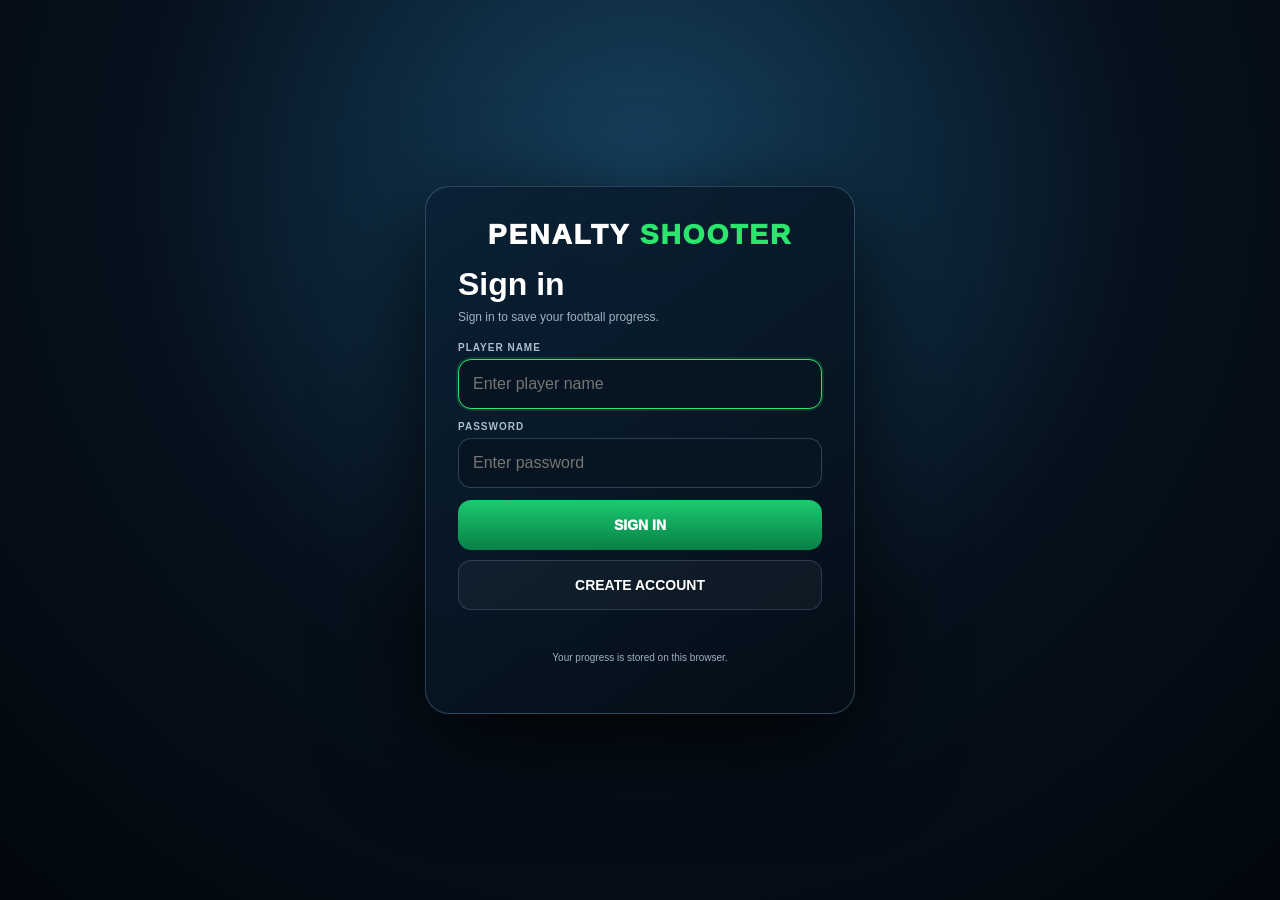
==== index.html @ 39b46d7c "Remove hard keeper mode from menu" ====
<!doctype html><html lang="en"><head><meta charset="utf-8"><meta name="viewport" content="width=device-width,initial-scale=1,maximum-scale=1,user-scalable=no,viewport-fit=cover"><meta name="theme-color" content="#06111d"><meta name="description" content="Penalty Shooter — mobile penalty football game"><link rel="manifest" href="manifest.webmanifest"><link rel="icon" href="icon.svg"><title>Penalty Shooter</title><link rel="stylesheet" href="style.css"><link rel="stylesheet" href="account.css"><link rel="stylesheet" href="phone-fixes.css"><link rel="stylesheet" href="graphics-enhancer.css"><style>html,body{touch-action:none;overflow:hidden}button{touch-action:manipulation;-webkit-tap-highlight-color:transparent;cursor:pointer}#gameCanvas{touch-action:none}.keeperCard{pointer-events:auto!important}.keeperChoices,.keeperChoices button{pointer-events:auto!important}.accountUser{z-index:60!important}</style></head><body><canvas id="gameCanvas"></canvas><div id="hud"><div class="topbar"><div class="profile"><div class="avatar">⚽</div><div><b>PLAYER</b><small>LEVEL <span id="level">1</span></small><div class="xp"><i id="xpFill"></i></div></div></div><div class="brand">PENALTY <span>SHOOTER</span></div><div class="topActions"><div class="coins">🪙 <b id="coins">250</b></div><button class="iconBtn" id="settingsBtn" type="button">⚙</button></div></div><div id="message" class="message">Choose a mode</div><div id="powerWrap"><div id="powerLabel">POWER</div><div class="powerBar"><i id="powerFill"></i></div></div></div><section id="menu" class="menuScreen"><div class="heroShade"></div><div class="menuContent"><div class="titleBlock"><div class="eyebrow">AIM • SHOOT • SAVE</div><h1>PENALTY<br><span>SHOOTER</span></h1><p>BEAT THE KEEPER</p></div><div class="mainGrid"><div class="mainNav"><button class="bigMenu active" id="shootoutBtn" type="button"><span>▶</span><div><b>PLAY</b><small>Play with selected keeper</small></div></button><button class="bigMenu" id="tournamentBtn" type="button"><span>🏆</span><div><b>TOURNAMENT</b><small>Five penalties</small></div></button><button class="bigMenu" id="skillsBtn" type="button"><span>⚽</span><div><b>SKILLS</b><small>Improve your shooting</small></div></button><button class="bigMenu" id="statsBtn" type="button"><span>▥</span><div><b>STATS</b><small>View your progress</small></div></button><button class="bigMenu" id="storeBtn" type="button"><span>🛒</span><div><b>STORE</b><small>Get kits & upgrades</small></div></button></div><div class="sideCards"><div class="keeperCard"><span class="cardTag">KEEPER DIFFICULTY</span><b>Choose how hard the goalkeeper defends</b><div class="keeperChoices"><button id="easyKeeper" type="button">EASY</button><button id="mediumKeeper" type="button">MEDIUM</button></div><small id="difficultyInfo">MEDIUM • balanced • <strong>NO COINS</strong></small></div><button class="challengeCard" id="challengeBtn" type="button"><span class="thumb">⚽</span><div><b>CHALLENGE MODE</b><small>Beat the levels • no coins</small></div><strong>›</strong></button></div></div><div class="bottomNav"><button id="bottomPlay" type="button">🎮</button><button id="bottomRank" type="button">♛</button><button id="bottomShare" type="button">↗</button><button id="menuInstallBtn" type="button" hidden>⬇ INSTALL</button></div></div></section><section id="store" class="modal hidden"><div class="modalBox"><button class="close" data-close="store">×</button><h2>STORE</h2><p>Spend coins on your player.</p><div id="shopGrid" class="shopGrid"></div></div></section><section id="statsPanel" class="modal hidden"><div class="modalBox"><button class="close" data-close="statsPanel">×</button><h2>YOUR STATS</h2><div class="statGrid"><div><b id="statGoals">0</b><small>GOALS</small></div><div><b id="statScore">0</b><small>SCORE</small></div><div><b id="statBest">0</b><small>BEST</small></div><div><b id="statStreak">0</b><small>STREAK</small></div></div></div></section><section id="skillsPanel" class="modal hidden"><div class="modalBox"><button class="close" data-close="skillsPanel">×</button><h2>SKILLS</h2><div class="skill"><span>POWER</span><i><b id="skillPower"></b></i></div><div class="skill"><span>ACCURACY</span><i><b id="skillAccuracy"></b></i></div><div class="skill"><span>CURVE</span><i><b id="skillCurve"></b></i></div><p class="muted">Keeper difficulty matches never award coins.</p></div></section><section id="settingsPanel" class="modal hidden"><div class="modalBox"><button class="close" data-close="settingsPanel">×</button><h2>SETTINGS</h2><button class="settingBtn" id="soundBtn" type="button">🔊 Sound: ON</button><button class="settingBtn" id="resetBtn" type="button">↻ Reset progress</button></div></section><section id="result" class="panel hidden"><h2 id="resultTitle">GOAL!</h2><p id="resultText"></p><button type="button" id="nextBtn">NEXT SHOT</button><button type="button" id="restartBtn">RESTART</button><button type="button" id="backMenuBtn">MENU</button></section><section id="controls" class="hidden"><button type="button" class="ctrl" id="leftBtn">◀</button><button type="button" class="ctrl" id="upBtn">▲</button><button type="button" class="ctrl" id="downBtn">▼</button><button type="button" class="ctrl" id="rightBtn">▶</button><button type="button" class="ctrl" id="spinLeft">↶</button><button type="button" class="ctrl" id="spinRight">↷</button><button type="button" class="shoot" id="shootBtn">SHOOT</button></section><script src="account.js"></script><script src="game-v4.js?v=4"></script><script src="graphics-enhancer.js?v=2"></script><script>let deferredInstall;const installBtn=document.getElementById('menuInstallBtn');window.addEventListener('beforeinstallprompt',e=>{e.preventDefault();deferredInstall=e;installBtn.hidden=false});installBtn.addEventListener('click',async()=>{if(!deferredInstall)return;deferredInstall.prompt();await deferredInstall.userChoice;deferredInstall=null;installBtn.hidden=true});window.addEventListener('appinstalled',()=>installBtn.hidden=true);if('serviceWorker'in navigator)window.addEventListener('load',()=>navigator.serviceWorker.register('./sw.js'));</script></body></html>
---- style.css ----
*{box-sizing:border-box}html,body{margin:0;width:100%;height:100%;overflow:hidden;background:#06111d;color:#fff;font-family:Inter,Arial,Helvetica,sans-serif;touch-action:none;-webkit-user-select:none;user-select:none;-webkit-tap-highlight-color:transparent}button{font:inherit;color:inherit}#gameCanvas{position:fixed;inset:0;width:100%;height:100%;display:block;z-index:0;touch-action:none}#hud{position:fixed;z-index:5;inset:0;pointer-events:none}.topbar{height:78px;display:grid;grid-template-columns:1fr auto 1fr;align-items:center;gap:12px;padding:max(8px,env(safe-area-inset-top)) 22px 8px;background:linear-gradient(#020a13ee,transparent);text-shadow:0 2px 10px #000}.profile{display:flex;align-items:center;gap:9px}.avatar{width:42px;height:42px;border:2px solid #8fb7d5;border-radius:50%;display:grid;place-items:center;background:#10283caa;font-size:21px;box-shadow:0 0 18px #0008}.profile b{display:block;font-size:13px;letter-spacing:1px}.profile small{display:block;color:#a9bed0;font-size:9px;margin-top:2px}.xp{width:120px;height:6px;background:#263a4a;border-radius:9px;margin-top:5px;overflow:hidden}.xp i{display:block;height:100%;width:25%;background:linear-gradient(90deg,#51b8ff,#37e58d);border-radius:9px}.brand{font-weight:1000;letter-spacing:2px;font-size:20px;text-align:center}.brand span{color:#31ed77}.topActions{justify-self:end;display:flex;align-items:center;gap:10px}.coins{display:flex;align-items:center;gap:7px;padding:7px 7px 7px 11px;border:1px solid #7895aa55;border-radius:18px;background:#04101bd9;box-shadow:0 7px 25px #0008;pointer-events:auto}.coins b{font-size:14px;min-width:30px}.coins button{width:30px;height:30px;border:0;border-radius:10px;background:#16c86b;font-weight:1000;font-size:20px;line-height:1;cursor:pointer}.iconBtn{width:42px;height:42px;border:1px solid #7895aa55;border-radius:12px;background:#081a2ad9;font-size:21px;pointer-events:auto;cursor:pointer}.message{position:absolute;top:82px;left:50%;transform:translateX(-50%);padding:8px 13px;border:1px solid #ffffff2d;border-radius:999px;background:#0009;box-shadow:0 8px 30px #0007;font-size:10px;font-weight:800;letter-spacing:.4px;white-space:nowrap;backdrop-filter:blur(8px);max-width:88vw;overflow:hidden;text-overflow:ellipsis}.message.good{background:#087c45dd}.message.bad{background:#a51932dd}.message.info{background:#07558add}#powerWrap{position:absolute;left:50%;bottom:14px;transform:translateX(-50%);width:min(360px,55vw);text-shadow:0 2px 4px #000}#powerLabel{text-align:center;font-size:8px;font-weight:900;letter-spacing:2px;margin-bottom:4px}.powerBar{height:9px;background:#000a;border:1px solid #ffffff44;border-radius:99px;overflow:hidden;box-shadow:0 4px 16px #0008}.powerBar i{display:block;height:100%;width:10%;background:linear-gradient(90deg,#18c56a 0%,#ffe34a 58%,#ff493f 100%);box-shadow:0 0 12px #ffe34a66}.menuScreen{position:fixed;inset:0;z-index:25;background:linear-gradient(90deg,#03101cdd 0%,#03101c99 37%,#03101c22 75%),radial-gradient(circle at 50% 65%,#1c7344aa,#0000 50%);pointer-events:auto}.heroShade{position:absolute;inset:0;background:linear-gradient(180deg,#0007 0%,#0000 30%,#0004 100%);pointer-events:none}.menuContent{position:relative;height:100%;padding:100px 3vw 20px;max-width:1450px;margin:auto}.titleBlock{position:absolute;left:37%;top:12%;text-align:left}.eyebrow{font-size:12px;font-weight:900;letter-spacing:6px;color:#dce8ef;margin-bottom:8px}.titleBlock h1{font-size:clamp(44px,7vw,92px);line-height:.82;margin:0;font-style:italic;font-weight:1000;letter-spacing:2px;text-shadow:0 7px 25px #000}.titleBlock h1 span{color:#2be66d;text-shadow:0 0 25px #20db6a66}.titleBlock p{font-size:12px;letter-spacing:5px;font-weight:800;margin-top:15px;color:#d3dee5}.mainGrid{display:grid;grid-template-columns:315px 320px;gap:28px;position:absolute;left:2%;top:24%;align-items:start}.mainNav{display:flex;flex-direction:column;gap:10px}.bigMenu{display:flex;align-items:center;gap:17px;width:315px;min-height:72px;padding:13px 18px;border:1px solid #8fb6cf35;border-radius:17px;background:linear-gradient(145deg,#071b2ce8,#061321df);box-shadow:0 12px 30px #0008,inset 0 1px #ffffff14;cursor:pointer;text-align:left;backdrop-filter:blur(10px);transition:.16s}.bigMenu:hover,.bigMenu.active{transform:translateX(4px);border-color:#32e97b99;box-shadow:0 12px 30px #0008,0 0 25px #25e36c22}.bigMenu>span{font-size:27px;width:34px;text-align:center}.bigMenu b{display:block;font-size:16px;letter-spacing:.8px}.bigMenu small{display:block;margin-top:3px;color:#9eb0bf;font-size:10px}.bigMenu.active{background:linear-gradient(145deg,#0b3929ed,#063220ed)}.sideCards{display:flex;flex-direction:column;gap:18px}.rewardCard,.challengeCard{border:1px solid #6fa9db77;border-radius:17px;background:linear-gradient(145deg,#071c30e8,#061321ee);box-shadow:0 14px 38px #0009;cursor:pointer;text-align:left;backdrop-filter:blur(12px)}.rewardCard{height:128px;padding:20px;position:relative}.rewardCard .cardTag{display:block;color:#ffdc22;font-size:14px;font-weight:1000;letter-spacing:1px}.rewardCard b{display:block;margin-top:8px;font-size:12px;color:#dbe6ed}.rewardCard strong{position:absolute;right:17px;top:45px;font-size:35px}.challengeCard{height:105px;padding:10px;display:flex;align-items:center;gap:12px}.challengeCard .thumb{width:78px;height:78px;border-radius:12px;background:linear-gradient(135deg,#143e5d,#06131d);display:grid;place-items:center;font-size:33px}.challengeCard div{flex:1}.challengeCard b{display:block;font-size:12px;letter-spacing:.6px}.challengeCard small{display:block;color:#9fb0bd;margin-top:6px}.challengeCard>strong{font-size:35px;color:#cbd7df}.bottomNav{position:absolute;left:2%;bottom:20px;display:flex;gap:13px}.bottomNav button{width:56px;height:56px;border:1px solid #6f92a955;border-radius:13px;background:#06182ae6;box-shadow:0 8px 25px #0008;cursor:pointer;font-size:23px}.bottomNav button:last-child{width:auto;padding:0 15px;font-size:10px;font-weight:900}.modal{position:fixed;inset:0;z-index:50;background:#0009;display:grid;place-items:center;padding:18px;backdrop-filter:blur(7px)}.modalBox{position:relative;width:min(650px,94vw);max-height:88vh;overflow:auto;padding:27px;border:1px solid #789ab455;border-radius:24px;background:linear-gradient(145deg,#0b2135f7,#040d16f7);box-shadow:0 30px 100px #000e}.modalBox h2{margin:0;font-size:34px;letter-spacing:1px}.modalBox>p{color:#9fb2c1}.close{position:absolute;right:16px;top:12px;width:38px;height:38px;border:0;border-radius:50%;background:#ffffff12;font-size:25px;cursor:pointer}.shopGrid{display:grid;grid-template-columns:repeat(3,1fr);gap:12px;margin-top:18px}.shopItem{border:1px solid #789ab444;border-radius:16px;background:#071726;padding:13px;text-align:center}.itemIcon{height:85px;display:grid;place-items:center;font-size:46px;background:linear-gradient(145deg,#12304a,#07111b);border-radius:12px;margin-bottom:10px}.shopItem b{display:block}.shopItem small{display:block;color:#8fa3b2;margin:5px 0 10px}.buyBtn,.settingBtn{width:100%;padding:10px;border:1px solid #ffffff18;border-radius:11px;background:linear-gradient(180deg,#19bb68,#087b45);font-weight:900;cursor:pointer}.buyBtn.owned{background:#243846}.statGrid{display:grid;grid-template-columns:repeat(4,1fr);gap:10px;margin-top:20px}.statGrid div{padding:20px 8px;text-align:center;border:1px solid #ffffff12;border-radius:14px;background:#071726}.statGrid b{font-size:27px;display:block}.statGrid small{color:#8fa3b2;font-size:9px;letter-spacing:1px}.skill{display:grid;grid-template-columns:100px 1fr;align-items:center;gap:12px;margin-top:17px;font-weight:900;font-size:11px}.skill i{height:11px;border-radius:99px;background:#172b3a;overflow:hidden}.skill i b{display:block;height:100%;width:40%;background:linear-gradient(90deg,#24c873,#55f18c)}.muted{font-size:11px}.settingBtn{margin-top:12px}.panel{position:fixed;z-index:40;left:50%;top:50%;transform:translate(-50%,-50%);width:min(500px,92vw);padding:25px;text-align:center;background:linear-gradient(145deg,#0b2033f5,#040c14f5);border:1px solid #789ab444;border-radius:22px;box-shadow:0 28px 100px #000d;backdrop-filter:blur(14px)}.panel h2{font-size:40px;margin:0 0 8px}.panel p{color:#c8d7e0;line-height:1.45}.panel button{width:100%;padding:14px;margin-top:9px;border:1px solid #ffffff20;border-radius:13px;background:linear-gradient(180deg,#1db96a,#078449);color:#fff;font-size:15px;font-weight:900;letter-spacing:1px;cursor:pointer}.hidden{display:none!important}#controls{position:fixed;z-index:20;left:0;right:0;bottom:env(safe-area-inset-bottom);height:126px;pointer-events:none;touch-action:none}.ctrl,.shoot{position:absolute;border:1px solid #ffffff45;color:#fff;background:#0009;border-radius:50%;width:50px;height:50px;font-size:17px;font-weight:800;pointer-events:auto;touch-action:manipulation;backdrop-filter:blur(7px);box-shadow:0 7px 20px #0007}.ctrl:active,.shoot:active{transform:scale(.92)}#leftBtn{left:9px;bottom:20px}#upBtn{left:64px;bottom:69px}#downBtn{left:64px;bottom:20px}#rightBtn{left:119px;bottom:20px}#spinLeft{right:119px;bottom:20px}#spinRight{right:64px;bottom:69px}.shoot{right:8px;bottom:10px;width:78px;height:78px;background:linear-gradient(145deg,#f1c33d,#c48108);border:2px solid #ffe477;font-size:12px}.shoot:after{content:'HOLD';display:block;font-size:7px;letter-spacing:2px;margin-top:2px;opacity:.8}@media(max-width:800px){.topbar{height:62px;padding-left:10px;padding-right:10px}.brand{font-size:13px}.avatar{width:34px;height:34px;font-size:16px}.profile b{font-size:10px}.xp{width:80px}.coins{padding:5px 5px 5px 8px}.coins b{font-size:11px}.coins button{width:25px;height:25px}.iconBtn{width:35px;height:35px}.titleBlock{left:34%;top:9%}.titleBlock h1{font-size:clamp(37px,11vw,65px)}.mainGrid{grid-template-columns:minmax(225px,35vw) minmax(220px,31vw);gap:12px;top:26%}.bigMenu{width:100%;min-height:59px;padding:9px 12px;gap:11px}.bigMenu>span{font-size:20px}.bigMenu b{font-size:12px}.bigMenu small{font-size:8px}.rewardCard{height:105px;padding:14px}.challengeCard{height:86px}.challengeCard .thumb{width:58px;height:64px}.sideCards{gap:10px}.bottomNav{bottom:10px}.bottomNav button{width:46px;height:46px}.shopGrid{grid-template-columns:repeat(2,1fr)}}@media(max-width:560px){.brand{display:none}.topbar{grid-template-columns:1fr auto}.profile{justify-self:start}.titleBlock{left:6%;top:10%;text-align:left}.eyebrow{font-size:8px;letter-spacing:3px}.titleBlock h1{font-size:43px}.titleBlock p{font-size:8px;letter-spacing:2px}.mainGrid{display:block;left:5%;right:5%;top:auto;bottom:82px}.mainNav{display:grid;grid-template-columns:1fr 1fr;gap:7px}.bigMenu{width:auto;min-height:52px;border-radius:13px;padding:8px}.bigMenu:first-child{grid-column:1/-1}.bigMenu>span{font-size:18px;width:25px}.bigMenu b{font-size:10px}.bigMenu small{font-size:7px}.sideCards{display:none}.bottomNav{left:5%;bottom:17px}.bottomNav button{width:42px;height:42px;font-size:18px}.message{top:106px;font-size:8px}.shopGrid{grid-template-columns:repeat(2,1fr)}.modalBox{padding:20px}.statGrid{grid-template-columns:repeat(2,1fr)}}@media(orientation:landscape) and (max-height:520px){.topbar{height:48px}.titleBlock{top:7%;left:39%}.titleBlock h1{font-size:36px}.mainGrid{top:17%;grid-template-columns:230px 240px}.bigMenu{min-height:43px;padding:5px}.bigMenu small{display:none}.bigMenu b{font-size:10px}.rewardCard{height:75px}.challengeCard{height:65px}.challengeCard .thumb{height:48px;width:55px}.bottomNav{bottom:7px}.bottomNav button{width:40px;height:40px}.panel{padding:17px}.ctrl{width:44px;height:44px}#leftBtn{left:8px;bottom:8px}#upBtn{left:56px;bottom:49px}#downBtn{left:56px;bottom:8px}#rightBtn{left:104px;bottom:8px}#spinLeft{right:104px;bottom:8px}#spinRight{right:56px;bottom:49px}.shoot{right:7px;bottom:5px;width:68px;height:68px}#powerWrap{bottom:8px;width:35vw}}@media(max-width:800px){.message{top:106px}.accountUser{top:68px!important;right:8px!important}}@media(max-width:560px){.message{top:106px}}
---- account.css ----
*{box-sizing:border-box}
html,body{margin:0;width:100%;height:100%;overflow:hidden;touch-action:manipulation;-webkit-user-select:none;user-select:none}
#accountGate{position:fixed;inset:0;z-index:100;display:grid;place-items:center;padding:max(12px,env(safe-area-inset-top)) max(12px,env(safe-area-inset-right)) max(12px,env(safe-area-inset-bottom)) max(12px,env(safe-area-inset-left));background:radial-gradient(circle at 50% 20%,#164260 0,#06111d 52%,#02070d 100%);color:#fff;font-family:Inter,Arial,sans-serif;overflow-y:auto;overflow-x:hidden;overscroll-behavior:none;-webkit-overflow-scrolling:touch}
#accountGate.hidden{display:none}
.accountBox{width:min(430px,100%);max-height:calc(100dvh - 24px);overflow-y:auto;padding:clamp(20px,6vw,32px);border:1px solid #79a4c455;border-radius:24px;background:linear-gradient(145deg,#0b2135f7,#040d16f8);box-shadow:0 30px 100px #000d;backdrop-filter:blur(15px);-webkit-overflow-scrolling:touch}
.accountLogo{text-align:center;font-weight:1000;letter-spacing:2px;font-size:clamp(21px,7vw,28px)}
.accountLogo span{color:#2be66d}
.accountBox h2{margin:15px 0 5px;font-size:clamp(25px,8vw,32px)}
.accountBox p{margin:0 0 16px;color:#9eb2c2;font-size:12px;line-height:1.5}
.accountField{margin:12px 0}
.accountField label{display:block;font-size:10px;font-weight:900;letter-spacing:1px;color:#a9bfce;margin-bottom:6px}
.accountField input{display:block;width:100%;height:50px;padding:0 14px;border:1px solid #789ab455;border-radius:13px;background:#061521;color:#fff;outline:none;font-size:16px;-webkit-appearance:none;appearance:none;touch-action:manipulation;user-select:text;-webkit-user-select:text}
.accountField input:focus{border-color:#2be66d;box-shadow:0 0 0 2px #2be66d22}
.accountAction,.accountSecondary{display:block;width:100%;min-height:50px;padding:12px;margin-top:10px;border-radius:13px;font-size:14px;touch-action:manipulation;-webkit-tap-highlight-color:transparent}
.accountAction{border:0;background:linear-gradient(180deg,#1dca70,#078047);font-weight:1000;cursor:pointer}
.accountAction:disabled{opacity:.65}
.accountSecondary{border:1px solid #789ab444;background:#ffffff0a;font-weight:800;cursor:pointer}
.accountError{min-height:18px;color:#ff7b7b;font-size:11px;margin-top:10px;text-align:center}
.accountHint{margin-top:12px!important;text-align:center;font-size:10px!important}
.accountUser{position:fixed;right:14px;top:82px;z-index:30;padding:7px 10px;border:1px solid #789ab455;border-radius:13px;background:#04101bd9;color:#d9e7ef;font-size:10px;font-weight:900;pointer-events:auto;box-shadow:0 7px 25px #0007}
.accountUser button{margin-left:7px;border:0;border-radius:8px;padding:6px 7px;background:#ffffff12;color:#fff;cursor:pointer;font-size:9px;touch-action:manipulation}
@media(max-width:800px){.accountUser{top:68px;right:8px}.accountUser button{font-size:8px;padding:6px}.accountUser span{max-width:110px;display:inline-block;overflow:hidden;text-overflow:ellipsis;vertical-align:middle;white-space:nowrap}}
@media(max-width:560px){#accountGate{place-items:start center;min-height:100dvh}.accountBox{width:min(430px,100%);margin:auto 0;padding:20px 18px;border-radius:20px}.accountBox p{font-size:11px}.accountField{margin:10px 0}.accountField input{height:52px}.accountAction,.accountSecondary{min-height:52px}.accountUser{right:8px;top:68px;font-size:9px}.accountUser button{font-size:8px;padding:6px}.accountUser span{max-width:90px}}
@media(max-height:760px) and (orientation:landscape){#accountGate{place-items:center;padding:10px 18px}.accountBox{width:min(500px,92vw);max-height:calc(100dvh - 20px);padding:16px 20px;border-radius:18px}.accountLogo{font-size:22px;letter-spacing:1.5px}.accountBox h2{margin:7px 0 3px;font-size:27px}.accountBox p{margin-bottom:8px;font-size:10px}.accountField{margin:7px 0}.accountField label{font-size:9px;margin-bottom:4px}.accountField input{height:43px;font-size:15px}.accountAction,.accountSecondary{min-height:43px;padding:9px;margin-top:6px;font-size:13px}.accountError{min-height:14px;margin-top:5px;font-size:10px}.accountHint{margin-top:6px!important;font-size:9px!important}}
@media(max-height:560px) and (orientation:landscape){#accountGate{padding:6px 14px}.accountBox{width:min(460px,92vw);max-height:calc(100dvh - 12px);padding:11px 16px}.accountLogo{font-size:19px}.accountBox h2{margin:4px 0 2px;font-size:23px}.accountBox p{margin-bottom:5px}.accountField{margin:5px 0}.accountField input{height:38px}.accountAction,.accountSecondary{min-height:38px;margin-top:4px;padding:7px}.accountHint{display:none}}
@media(max-height:620px) and (orientation:landscape){.accountUser{right:8px;top:6px}}
---- phone-fixes.css ----
/* Final phone HUD spacing */
.accountUser{position:fixed!important;top:calc(env(safe-area-inset-top) + 66px)!important;left:auto!important;right:8px!important;transform:none!important;white-space:nowrap;max-width:45vw;overflow:hidden;text-overflow:ellipsis;z-index:60!important;padding:6px 8px!important;font-size:9px!important}
.accountUser button{margin-left:5px!important;font-size:8px!important;padding:5px 6px!important}
.message{top:calc(env(safe-area-inset-top) + 104px)!important;z-index:28!important;max-width:82vw}
.keeperCard{pointer-events:auto!important}.keeperChoices,.keeperChoices button{pointer-events:auto!important;touch-action:manipulation;-webkit-tap-highlight-color:transparent}
.keeperChoices button{min-height:34px;cursor:pointer}
@media(max-width:560px){.accountUser{top:calc(env(safe-area-inset-top) + 65px)!important;right:8px!important;max-width:45vw}.topActions{gap:6px}.coins,.iconBtn{position:relative;z-index:2}.message{top:calc(env(safe-area-inset-top) + 103px)!important}.mainGrid{display:flex!important;flex-direction:column;left:5%!important;right:5%!important;top:auto!important;bottom:76px!important;max-height:calc(100dvh - 190px);overflow:auto}.mainNav{display:grid!important;grid-template-columns:1fr 1fr;gap:7px}.bigMenu{width:auto!important}.bigMenu:first-child{grid-column:1/-1}.sideCards{display:flex!important;flex-direction:column;gap:7px}.challengeCard{display:none!important}.keeperCard{order:-1;margin-bottom:0;padding:9px}.keeperCard .cardTag{font-size:9px}.keeperCard>b{font-size:8px}.keeperChoices{margin-top:6px}.keeperChoices button{min-height:32px;font-size:8px}.keeperCard>small{font-size:7px;margin-top:5px}}
@media(orientation:landscape) and (max-height:520px){.accountUser{top:52px!important;right:8px!important;font-size:8px!important}.message{top:80px!important}.mainGrid{bottom:58px!important;max-height:calc(100dvh - 115px)}.keeperCard{padding:7px}.keeperChoices button{min-height:25px;font-size:7px}.keeperCard>small{display:none}}
---- graphics-enhancer.css ----
#graphicsFX{position:fixed;inset:0;width:100%;height:100%;z-index:1;pointer-events:none;display:block;filter:saturate(1.08) contrast(1.04)}#gameCanvas{filter:saturate(1.08) contrast(1.05);image-rendering:auto}
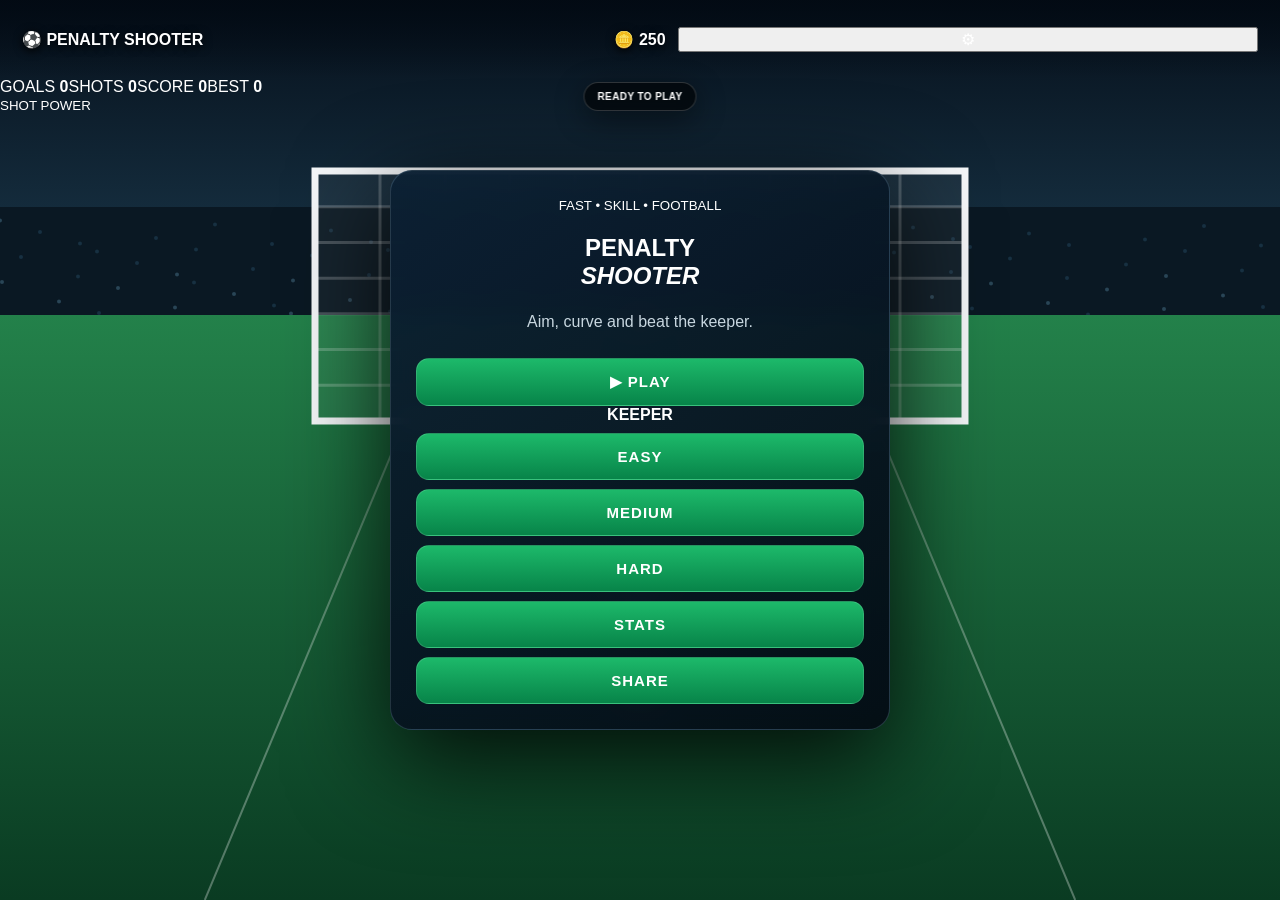
==== commit efb72825: "Rebuild Penalty Shooter V6 from scratch" ====
--- a/index.html
+++ b/index.html
@@ -1 +1,23 @@
-<!doctype html><html lang="en"><head><meta charset="utf-8"><meta name="viewport" content="width=device-width,initial-scale=1,maximum-scale=1,user-scalable=no,viewport-fit=cover"><meta name="theme-color" content="#06111d"><meta name="description" content="Penalty Shooter — mobile penalty football game"><link rel="manifest" href="manifest.webmanifest"><link rel="icon" href="icon.svg"><title>Penalty Shooter</title><link rel="stylesheet" href="style.css"><link rel="stylesheet" href="account.css"><link rel="stylesheet" href="phone-fixes.css"><link rel="stylesheet" href="graphics-enhancer.css"><style>html,body{touch-action:none;overflow:hidden}button{touch-action:manipulation;-webkit-tap-highlight-color:transparent;cursor:pointer}#gameCanvas{touch-action:none}.keeperCard{pointer-events:auto!important}.keeperChoices,.keeperChoices button{pointer-events:auto!important}.accountUser{z-index:60!important}</style></head><body><canvas id="gameCanvas"></canvas><div id="hud"><div class="topbar"><div class="profile"><div class="avatar">⚽</div><div><b>PLAYER</b><small>LEVEL <span id="level">1</span></small><div class="xp"><i id="xpFill"></i></div></div></div><div class="brand">PENALTY <span>SHOOTER</span></div><div class="topActions"><div class="coins">🪙 <b id="coins">250</b></div><button class="iconBtn" id="settingsBtn" type="button">⚙</button></div></div><div id="message" class="message">Choose a mode</div><div id="powerWrap"><div id="powerLabel">POWER</div><div class="powerBar"><i id="powerFill"></i></div></div></div><section id="menu" class="menuScreen"><div class="heroShade"></div><div class="menuContent"><div class="titleBlock"><div class="eyebrow">AIM • SHOOT • SAVE</div><h1>PENALTY<br><span>SHOOTER</span></h1><p>BEAT THE KEEPER</p></div><div class="mainGrid"><div class="mainNav"><button class="bigMenu active" id="shootoutBtn" type="button"><span>▶</span><div><b>PLAY</b><small>Play with selected keeper</small></div></button><button class="bigMenu" id="tournamentBtn" type="button"><span>🏆</span><div><b>TOURNAMENT</b><small>Five penalties</small></div></button><button class="bigMenu" id="skillsBtn" type="button"><span>⚽</span><div><b>SKILLS</b><small>Improve your shooting</small></div></button><button class="bigMenu" id="statsBtn" type="button"><span>▥</span><div><b>STATS</b><small>View your progress</small></div></button><button class="bigMenu" id="storeBtn" type="button"><span>🛒</span><div><b>STORE</b><small>Get kits & upgrades</small></div></button></div><div class="sideCards"><div class="keeperCard"><span class="cardTag">KEEPER DIFFICULTY</span><b>Choose how hard the goalkeeper defends</b><div class="keeperChoices"><button id="easyKeeper" type="button">EASY</button><button id="mediumKeeper" type="button">MEDIUM</button></div><small id="difficultyInfo">MEDIUM • balanced • <strong>NO COINS</strong></small></div><button class="challengeCard" id="challengeBtn" type="button"><span class="thumb">⚽</span><div><b>CHALLENGE MODE</b><small>Beat the levels • no coins</small></div><strong>›</strong></button></div></div><div class="bottomNav"><button id="bottomPlay" type="button">🎮</button><button id="bottomRank" type="button">♛</button><button id="bottomShare" type="button">↗</button><button id="menuInstallBtn" type="button" hidden>⬇ INSTALL</button></div></div></section><section id="store" class="modal hidden"><div class="modalBox"><button class="close" data-close="store">×</button><h2>STORE</h2><p>Spend coins on your player.</p><div id="shopGrid" class="shopGrid"></div></div></section><section id="statsPanel" class="modal hidden"><div class="modalBox"><button class="close" data-close="statsPanel">×</button><h2>YOUR STATS</h2><div class="statGrid"><div><b id="statGoals">0</b><small>GOALS</small></div><div><b id="statScore">0</b><small>SCORE</small></div><div><b id="statBest">0</b><small>BEST</small></div><div><b id="statStreak">0</b><small>STREAK</small></div></div></div></section><section id="skillsPanel" class="modal hidden"><div class="modalBox"><button class="close" data-close="skillsPanel">×</button><h2>SKILLS</h2><div class="skill"><span>POWER</span><i><b id="skillPower"></b></i></div><div class="skill"><span>ACCURACY</span><i><b id="skillAccuracy"></b></i></div><div class="skill"><span>CURVE</span><i><b id="skillCurve"></b></i></div><p class="muted">Keeper difficulty matches never award coins.</p></div></section><section id="settingsPanel" class="modal hidden"><div class="modalBox"><button class="close" data-close="settingsPanel">×</button><h2>SETTINGS</h2><button class="settingBtn" id="soundBtn" type="button">🔊 Sound: ON</button><button class="settingBtn" id="resetBtn" type="button">↻ Reset progress</button></div></section><section id="result" class="panel hidden"><h2 id="resultTitle">GOAL!</h2><p id="resultText"></p><button type="button" id="nextBtn">NEXT SHOT</button><button type="button" id="restartBtn">RESTART</button><button type="button" id="backMenuBtn">MENU</button></section><section id="controls" class="hidden"><button type="button" class="ctrl" id="leftBtn">◀</button><button type="button" class="ctrl" id="upBtn">▲</button><button type="button" class="ctrl" id="downBtn">▼</button><button type="button" class="ctrl" id="rightBtn">▶</button><button type="button" class="ctrl" id="spinLeft">↶</button><button type="button" class="ctrl" id="spinRight">↷</button><button type="button" class="shoot" id="shootBtn">SHOOT</button></section><script src="account.js"></script><script src="game-v4.js?v=4"></script><script src="graphics-enhancer.js?v=2"></script><script>let deferredInstall;const installBtn=document.getElementById('menuInstallBtn');window.addEventListener('beforeinstallprompt',e=>{e.preventDefault();deferredInstall=e;installBtn.hidden=false});installBtn.addEventListener('click',async()=>{if(!deferredInstall)return;deferredInstall.prompt();await deferredInstall.userChoice;deferredInstall=null;installBtn.hidden=true});window.addEventListener('appinstalled',()=>installBtn.hidden=true);if('serviceWorker'in navigator)window.addEventListener('load',()=>navigator.serviceWorker.register('./sw.js'));</script></body></html>+<!doctype html><html lang="en"><head>
+<meta charset="utf-8"><meta name="viewport" content="width=device-width,initial-scale=1,maximum-scale=1,user-scalable=no,viewport-fit=cover">
+<meta name="theme-color" content="#07130d"><link rel="manifest" href="manifest.webmanifest"><title>Penalty Shooter</title>
+<link rel="stylesheet" href="style.css"></head><body>
+<canvas id="gameCanvas"></canvas>
+<header id="hud"><div class="topbar"><b>⚽ PENALTY SHOOTER</b><span>🪙 <strong id="coins">250</strong></span><button id="settingsBtn">⚙</button></div>
+<div class="stats"><span>GOALS <b id="goals">0</b></span><span>SHOTS <b id="shots">0</b></span><span>SCORE <b id="score">0</b></span><span>BEST <b id="best">0</b></span></div>
+<div id="message" class="message">READY TO PLAY</div><div class="power"><small>SHOT POWER</small><i id="powerFill"></i></div></header>
+
+<section id="menu" class="screen"><div class="panel hero"><small>FAST • SKILL • FOOTBALL</small><h1>PENALTY<br><em>SHOOTER</em></h1><p>Aim, curve and beat the keeper.</p>
+<button id="playBtn" class="primary">▶ PLAY</button><div class="diff"><b>KEEPER</b><button data-diff="easy">EASY</button><button data-diff="medium">MEDIUM</button><button data-diff="hard">HARD</button></div>
+<div class="menuActions"><button id="statsBtn">STATS</button><button id="shareBtn">SHARE</button></div></div></section>
+
+<section id="gameUI" class="hidden"><div class="controls"><button id="curveLeft">↶</button><button id="curveRight">↷</button><button id="shootBtn" class="shoot">SHOOT<small>HOLD</small></button></div></section>
+
+<section id="result" class="screen hidden"><div class="panel"><h2 id="resultTitle">GOAL!</h2><p id="resultText"></p><button id="nextBtn" class="primary">NEXT SHOT</button><button id="restartBtn">RESTART</button><button id="menuBtn">MENU</button></div></section>
+
+<section id="stats" class="screen hidden"><div class="panel"><button class="close" id="closeStats">×</button><h2>STATS</h2><p>Total goals: <b id="statsGoals">0</b></p><p>Best score: <b id="statsBest">0</b></p></div></section>
+<section id="settings" class="screen hidden"><div class="panel"><button class="close" id="closeSettings">×</button><h2>SETTINGS</h2><p>Penalty Shooter V6 — rebuilt from scratch.</p><button id="resetBtn">RESET PROGRESS</button></div></section>
+<script src="game-v4.js?v=6"></script>
+<script>
+document.querySelectorAll("[data-diff]").forEach(b=>b.addEventListener("click",()=>document.getElementById("statsGoals").textContent=localStorage.getItem("psGoals")||0));
+</script></body></html>
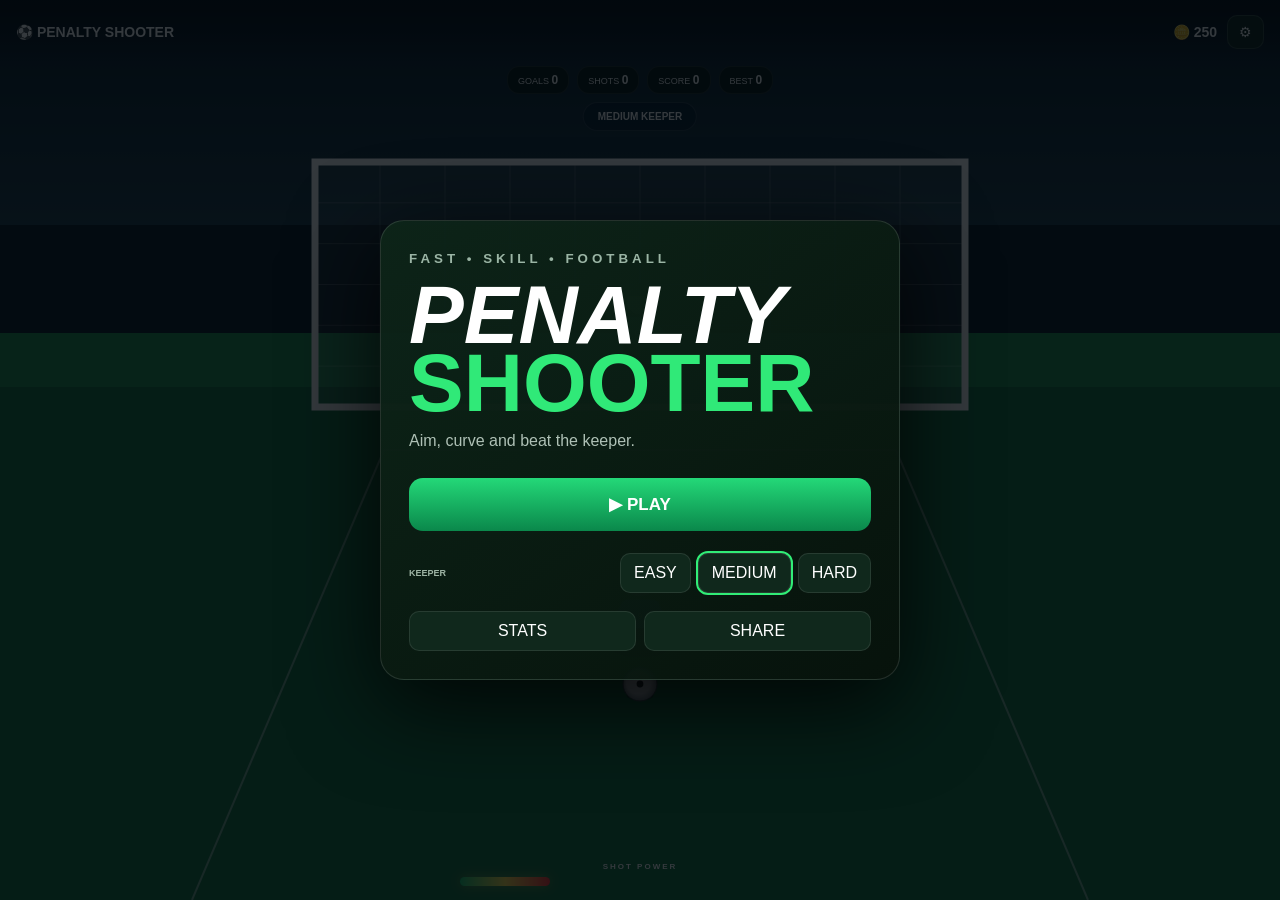
==== commit 5dd3c47c: "Enable V6 offline PWA service worker" ====
--- a/index.html
+++ b/index.html
@@ -17,7 +17,7 @@
 
 <section id="stats" class="screen hidden"><div class="panel"><button class="close" id="closeStats">×</button><h2>STATS</h2><p>Total goals: <b id="statsGoals">0</b></p><p>Best score: <b id="statsBest">0</b></p></div></section>
 <section id="settings" class="screen hidden"><div class="panel"><button class="close" id="closeSettings">×</button><h2>SETTINGS</h2><p>Penalty Shooter V6 — rebuilt from scratch.</p><button id="resetBtn">RESET PROGRESS</button></div></section>
-<script src="game-v4.js?v=6"></script>
+<script src="game-v4.js?v=6"></script><script>if("serviceWorker"in navigator)window.addEventListener("load",()=>navigator.serviceWorker.register("./sw.js").catch(()=>{}));</script>
 <script>
 document.querySelectorAll("[data-diff]").forEach(b=>b.addEventListener("click",()=>document.getElementById("statsGoals").textContent=localStorage.getItem("psGoals")||0));
 </script></body></html>
--- a/style.css
+++ b/style.css
@@ -1 +1 @@
-*{box-sizing:border-box}html,body{margin:0;width:100%;height:100%;overflow:hidden;background:#06111d;color:#fff;font-family:Inter,Arial,Helvetica,sans-serif;touch-action:none;-webkit-user-select:none;user-select:none;-webkit-tap-highlight-color:transparent}button{font:inherit;color:inherit}#gameCanvas{position:fixed;inset:0;width:100%;height:100%;display:block;z-index:0;touch-action:none}#hud{position:fixed;z-index:5;inset:0;pointer-events:none}.topbar{height:78px;display:grid;grid-template-columns:1fr auto 1fr;align-items:center;gap:12px;padding:max(8px,env(safe-area-inset-top)) 22px 8px;background:linear-gradient(#020a13ee,transparent);text-shadow:0 2px 10px #000}.profile{display:flex;align-items:center;gap:9px}.avatar{width:42px;height:42px;border:2px solid #8fb7d5;border-radius:50%;display:grid;place-items:center;background:#10283caa;font-size:21px;box-shadow:0 0 18px #0008}.profile b{display:block;font-size:13px;letter-spacing:1px}.profile small{display:block;color:#a9bed0;font-size:9px;margin-top:2px}.xp{width:120px;height:6px;background:#263a4a;border-radius:9px;margin-top:5px;overflow:hidden}.xp i{display:block;height:100%;width:25%;background:linear-gradient(90deg,#51b8ff,#37e58d);border-radius:9px}.brand{font-weight:1000;letter-spacing:2px;font-size:20px;text-align:center}.brand span{color:#31ed77}.topActions{justify-self:end;display:flex;align-items:center;gap:10px}.coins{display:flex;align-items:center;gap:7px;padding:7px 7px 7px 11px;border:1px solid #7895aa55;border-radius:18px;background:#04101bd9;box-shadow:0 7px 25px #0008;pointer-events:auto}.coins b{font-size:14px;min-width:30px}.coins button{width:30px;height:30px;border:0;border-radius:10px;background:#16c86b;font-weight:1000;font-size:20px;line-height:1;cursor:pointer}.iconBtn{width:42px;height:42px;border:1px solid #7895aa55;border-radius:12px;background:#081a2ad9;font-size:21px;pointer-events:auto;cursor:pointer}.message{position:absolute;top:82px;left:50%;transform:translateX(-50%);padding:8px 13px;border:1px solid #ffffff2d;border-radius:999px;background:#0009;box-shadow:0 8px 30px #0007;font-size:10px;font-weight:800;letter-spacing:.4px;white-space:nowrap;backdrop-filter:blur(8px);max-width:88vw;overflow:hidden;text-overflow:ellipsis}.message.good{background:#087c45dd}.message.bad{background:#a51932dd}.message.info{background:#07558add}#powerWrap{position:absolute;left:50%;bottom:14px;transform:translateX(-50%);width:min(360px,55vw);text-shadow:0 2px 4px #000}#powerLabel{text-align:center;font-size:8px;font-weight:900;letter-spacing:2px;margin-bottom:4px}.powerBar{height:9px;background:#000a;border:1px solid #ffffff44;border-radius:99px;overflow:hidden;box-shadow:0 4px 16px #0008}.powerBar i{display:block;height:100%;width:10%;background:linear-gradient(90deg,#18c56a 0%,#ffe34a 58%,#ff493f 100%);box-shadow:0 0 12px #ffe34a66}.menuScreen{position:fixed;inset:0;z-index:25;background:linear-gradient(90deg,#03101cdd 0%,#03101c99 37%,#03101c22 75%),radial-gradient(circle at 50% 65%,#1c7344aa,#0000 50%);pointer-events:auto}.heroShade{position:absolute;inset:0;background:linear-gradient(180deg,#0007 0%,#0000 30%,#0004 100%);pointer-events:none}.menuContent{position:relative;height:100%;padding:100px 3vw 20px;max-width:1450px;margin:auto}.titleBlock{position:absolute;left:37%;top:12%;text-align:left}.eyebrow{font-size:12px;font-weight:900;letter-spacing:6px;color:#dce8ef;margin-bottom:8px}.titleBlock h1{font-size:clamp(44px,7vw,92px);line-height:.82;margin:0;font-style:italic;font-weight:1000;letter-spacing:2px;text-shadow:0 7px 25px #000}.titleBlock h1 span{color:#2be66d;text-shadow:0 0 25px #20db6a66}.titleBlock p{font-size:12px;letter-spacing:5px;font-weight:800;margin-top:15px;color:#d3dee5}.mainGrid{display:grid;grid-template-columns:315px 320px;gap:28px;position:absolute;left:2%;top:24%;align-items:start}.mainNav{display:flex;flex-direction:column;gap:10px}.bigMenu{display:flex;align-items:center;gap:17px;width:315px;min-height:72px;padding:13px 18px;border:1px solid #8fb6cf35;border-radius:17px;background:linear-gradient(145deg,#071b2ce8,#061321df);box-shadow:0 12px 30px #0008,inset 0 1px #ffffff14;cursor:pointer;text-align:left;backdrop-filter:blur(10px);transition:.16s}.bigMenu:hover,.bigMenu.active{transform:translateX(4px);border-color:#32e97b99;box-shadow:0 12px 30px #0008,0 0 25px #25e36c22}.bigMenu>span{font-size:27px;width:34px;text-align:center}.bigMenu b{display:block;font-size:16px;letter-spacing:.8px}.bigMenu small{display:block;margin-top:3px;color:#9eb0bf;font-size:10px}.bigMenu.active{background:linear-gradient(145deg,#0b3929ed,#063220ed)}.sideCards{display:flex;flex-direction:column;gap:18px}.rewardCard,.challengeCard{border:1px solid #6fa9db77;border-radius:17px;background:linear-gradient(145deg,#071c30e8,#061321ee);box-shadow:0 14px 38px #0009;cursor:pointer;text-align:left;backdrop-filter:blur(12px)}.rewardCard{height:128px;padding:20px;position:relative}.rewardCard .cardTag{display:block;color:#ffdc22;font-size:14px;font-weight:1000;letter-spacing:1px}.rewardCard b{display:block;margin-top:8px;font-size:12px;color:#dbe6ed}.rewardCard strong{position:absolute;right:17px;top:45px;font-size:35px}.challengeCard{height:105px;padding:10px;display:flex;align-items:center;gap:12px}.challengeCard .thumb{width:78px;height:78px;border-radius:12px;background:linear-gradient(135deg,#143e5d,#06131d);display:grid;place-items:center;font-size:33px}.challengeCard div{flex:1}.challengeCard b{display:block;font-size:12px;letter-spacing:.6px}.challengeCard small{display:block;color:#9fb0bd;margin-top:6px}.challengeCard>strong{font-size:35px;color:#cbd7df}.bottomNav{position:absolute;left:2%;bottom:20px;display:flex;gap:13px}.bottomNav button{width:56px;height:56px;border:1px solid #6f92a955;border-radius:13px;background:#06182ae6;box-shadow:0 8px 25px #0008;cursor:pointer;font-size:23px}.bottomNav button:last-child{width:auto;padding:0 15px;font-size:10px;font-weight:900}.modal{position:fixed;inset:0;z-index:50;background:#0009;display:grid;place-items:center;padding:18px;backdrop-filter:blur(7px)}.modalBox{position:relative;width:min(650px,94vw);max-height:88vh;overflow:auto;padding:27px;border:1px solid #789ab455;border-radius:24px;background:linear-gradient(145deg,#0b2135f7,#040d16f7);box-shadow:0 30px 100px #000e}.modalBox h2{margin:0;font-size:34px;letter-spacing:1px}.modalBox>p{color:#9fb2c1}.close{position:absolute;right:16px;top:12px;width:38px;height:38px;border:0;border-radius:50%;background:#ffffff12;font-size:25px;cursor:pointer}.shopGrid{display:grid;grid-template-columns:repeat(3,1fr);gap:12px;margin-top:18px}.shopItem{border:1px solid #789ab444;border-radius:16px;background:#071726;padding:13px;text-align:center}.itemIcon{height:85px;display:grid;place-items:center;font-size:46px;background:linear-gradient(145deg,#12304a,#07111b);border-radius:12px;margin-bottom:10px}.shopItem b{display:block}.shopItem small{display:block;color:#8fa3b2;margin:5px 0 10px}.buyBtn,.settingBtn{width:100%;padding:10px;border:1px solid #ffffff18;border-radius:11px;background:linear-gradient(180deg,#19bb68,#087b45);font-weight:900;cursor:pointer}.buyBtn.owned{background:#243846}.statGrid{display:grid;grid-template-columns:repeat(4,1fr);gap:10px;margin-top:20px}.statGrid div{padding:20px 8px;text-align:center;border:1px solid #ffffff12;border-radius:14px;background:#071726}.statGrid b{font-size:27px;display:block}.statGrid small{color:#8fa3b2;font-size:9px;letter-spacing:1px}.skill{display:grid;grid-template-columns:100px 1fr;align-items:center;gap:12px;margin-top:17px;font-weight:900;font-size:11px}.skill i{height:11px;border-radius:99px;background:#172b3a;overflow:hidden}.skill i b{display:block;height:100%;width:40%;background:linear-gradient(90deg,#24c873,#55f18c)}.muted{font-size:11px}.settingBtn{margin-top:12px}.panel{position:fixed;z-index:40;left:50%;top:50%;transform:translate(-50%,-50%);width:min(500px,92vw);padding:25px;text-align:center;background:linear-gradient(145deg,#0b2033f5,#040c14f5);border:1px solid #789ab444;border-radius:22px;box-shadow:0 28px 100px #000d;backdrop-filter:blur(14px)}.panel h2{font-size:40px;margin:0 0 8px}.panel p{color:#c8d7e0;line-height:1.45}.panel button{width:100%;padding:14px;margin-top:9px;border:1px solid #ffffff20;border-radius:13px;background:linear-gradient(180deg,#1db96a,#078449);color:#fff;font-size:15px;font-weight:900;letter-spacing:1px;cursor:pointer}.hidden{display:none!important}#controls{position:fixed;z-index:20;left:0;right:0;bottom:env(safe-area-inset-bottom);height:126px;pointer-events:none;touch-action:none}.ctrl,.shoot{position:absolute;border:1px solid #ffffff45;color:#fff;background:#0009;border-radius:50%;width:50px;height:50px;font-size:17px;font-weight:800;pointer-events:auto;touch-action:manipulation;backdrop-filter:blur(7px);box-shadow:0 7px 20px #0007}.ctrl:active,.shoot:active{transform:scale(.92)}#leftBtn{left:9px;bottom:20px}#upBtn{left:64px;bottom:69px}#downBtn{left:64px;bottom:20px}#rightBtn{left:119px;bottom:20px}#spinLeft{right:119px;bottom:20px}#spinRight{right:64px;bottom:69px}.shoot{right:8px;bottom:10px;width:78px;height:78px;background:linear-gradient(145deg,#f1c33d,#c48108);border:2px solid #ffe477;font-size:12px}.shoot:after{content:'HOLD';display:block;font-size:7px;letter-spacing:2px;margin-top:2px;opacity:.8}@media(max-width:800px){.topbar{height:62px;padding-left:10px;padding-right:10px}.brand{font-size:13px}.avatar{width:34px;height:34px;font-size:16px}.profile b{font-size:10px}.xp{width:80px}.coins{padding:5px 5px 5px 8px}.coins b{font-size:11px}.coins button{width:25px;height:25px}.iconBtn{width:35px;height:35px}.titleBlock{left:34%;top:9%}.titleBlock h1{font-size:clamp(37px,11vw,65px)}.mainGrid{grid-template-columns:minmax(225px,35vw) minmax(220px,31vw);gap:12px;top:26%}.bigMenu{width:100%;min-height:59px;padding:9px 12px;gap:11px}.bigMenu>span{font-size:20px}.bigMenu b{font-size:12px}.bigMenu small{font-size:8px}.rewardCard{height:105px;padding:14px}.challengeCard{height:86px}.challengeCard .thumb{width:58px;height:64px}.sideCards{gap:10px}.bottomNav{bottom:10px}.bottomNav button{width:46px;height:46px}.shopGrid{grid-template-columns:repeat(2,1fr)}}@media(max-width:560px){.brand{display:none}.topbar{grid-template-columns:1fr auto}.profile{justify-self:start}.titleBlock{left:6%;top:10%;text-align:left}.eyebrow{font-size:8px;letter-spacing:3px}.titleBlock h1{font-size:43px}.titleBlock p{font-size:8px;letter-spacing:2px}.mainGrid{display:block;left:5%;right:5%;top:auto;bottom:82px}.mainNav{display:grid;grid-template-columns:1fr 1fr;gap:7px}.bigMenu{width:auto;min-height:52px;border-radius:13px;padding:8px}.bigMenu:first-child{grid-column:1/-1}.bigMenu>span{font-size:18px;width:25px}.bigMenu b{font-size:10px}.bigMenu small{font-size:7px}.sideCards{display:none}.bottomNav{left:5%;bottom:17px}.bottomNav button{width:42px;height:42px;font-size:18px}.message{top:106px;font-size:8px}.shopGrid{grid-template-columns:repeat(2,1fr)}.modalBox{padding:20px}.statGrid{grid-template-columns:repeat(2,1fr)}}@media(orientation:landscape) and (max-height:520px){.topbar{height:48px}.titleBlock{top:7%;left:39%}.titleBlock h1{font-size:36px}.mainGrid{top:17%;grid-template-columns:230px 240px}.bigMenu{min-height:43px;padding:5px}.bigMenu small{display:none}.bigMenu b{font-size:10px}.rewardCard{height:75px}.challengeCard{height:65px}.challengeCard .thumb{height:48px;width:55px}.bottomNav{bottom:7px}.bottomNav button{width:40px;height:40px}.panel{padding:17px}.ctrl{width:44px;height:44px}#leftBtn{left:8px;bottom:8px}#upBtn{left:56px;bottom:49px}#downBtn{left:56px;bottom:8px}#rightBtn{left:104px;bottom:8px}#spinLeft{right:104px;bottom:8px}#spinRight{right:56px;bottom:49px}.shoot{right:7px;bottom:5px;width:68px;height:68px}#powerWrap{bottom:8px;width:35vw}}@media(max-width:800px){.message{top:106px}.accountUser{top:68px!important;right:8px!important}}@media(max-width:560px){.message{top:106px}}+*{box-sizing:border-box}html,body{margin:0;width:100%;height:100%;overflow:hidden;background:#07130d;color:#fff;font-family:Inter,Arial,sans-serif;touch-action:none;user-select:none}button{font:inherit;color:inherit;border:0;cursor:pointer;touch-action:manipulation}#gameCanvas{position:fixed;inset:0;width:100%;height:100%;display:block}.hidden{display:none!important}#hud{position:fixed;z-index:5;inset:0;pointer-events:none}.topbar{height:64px;padding:10px 16px;display:flex;align-items:center;justify-content:space-between;background:linear-gradient(#02070be8,transparent);font-size:14px}.topbar span{margin-left:auto;margin-right:10px}.topbar button{pointer-events:auto;background:#10251b;border:1px solid #ffffff25;border-radius:10px;padding:8px 11px}.stats{display:flex;gap:8px;justify-content:center;margin-top:2px}.stats span{background:#06130ddd;border:1px solid #ffffff1a;border-radius:12px;padding:6px 10px;font-size:9px}.stats b{font-size:12px}.message{position:absolute;top:102px;left:50%;transform:translateX(-50%);padding:8px 14px;border-radius:999px;background:#061b2bd9;border:1px solid #ffffff22;font-size:10px;font-weight:800;white-space:nowrap}.message.good{background:#087b45e8}.message.bad{background:#a51e37e8}.power{position:absolute;bottom:14px;left:50%;transform:translateX(-50%);width:min(360px,60vw);text-align:center}.power small{font-size:8px;font-weight:900;letter-spacing:2px}.power i{display:block;height:9px;margin-top:4px;border-radius:99px;background:linear-gradient(90deg,#19c86c,#ffe34b,#f33);width:25%;box-shadow:0 0 12px #ffe34b55}.screen{position:fixed;z-index:20;inset:0;display:grid;place-items:center;padding:18px;background:#02080dcc}.panel{width:min(520px,94vw);padding:28px;border:1px solid #ffffff1e;border-radius:24px;background:linear-gradient(145deg,#0d2519f5,#07120cf5);box-shadow:0 25px 90px #000c;text-align:center}.hero{text-align:left}.hero small{letter-spacing:4px;color:#9bb5a5;font-weight:800}.hero h1{font-size:clamp(48px,9vw,82px);line-height:.82;margin:14px 0;font-style:italic}.hero em{color:#30e978;font-style:normal}.hero p{color:#afc1b6}.primary{width:100%;padding:16px;border-radius:14px;background:linear-gradient(180deg,#24d878,#0a884b);font-weight:900;font-size:17px;margin:12px 0}.diff{display:flex;align-items:center;gap:7px;flex-wrap:wrap;margin-top:10px}.diff b{font-size:9px;margin-right:auto;color:#9eb4a5}.diff button,.menuActions button,.panel>button:not(.primary):not(.close){padding:10px 13px;border-radius:10px;background:#10281c;border:1px solid #ffffff18}.diff button.active{outline:2px solid #31ed77}.menuActions{display:flex;gap:8px;margin-top:18px}.menuActions button{flex:1}.controls{position:fixed;z-index:22;left:0;right:0;bottom:18px;height:90px;pointer-events:none}.controls button{pointer-events:auto;position:absolute;width:54px;height:54px;border-radius:50%;background:#07130de8;border:1px solid #ffffff44;font-size:22px}.controls #curveLeft{right:150px;bottom:20px}.controls #curveRight{right:88px;bottom:50px}.controls .shoot{right:10px;bottom:4px;width:82px;height:82px;background:linear-gradient(145deg,#ffd94a,#c8890b);border:2px solid #ffe98c;color:#171108;font-weight:1000;font-size:12px}.shoot small{display:block;font-size:7px;letter-spacing:2px}.close{float:right;font-size:22px!important;padding:3px 9px!important;background:#ffffff12!important}@media(max-width:600px){.topbar{padding:8px 9px}.stats{gap:4px}.stats span{padding:5px 6px;font-size:8px}.message{top:94px;font-size:8px}.panel{padding:22px}.hero h1{font-size:46px}.power{width:70vw}.controls #curveLeft{right:148px}.controls #curveRight{right:92px}.controls .shoot{right:7px}}
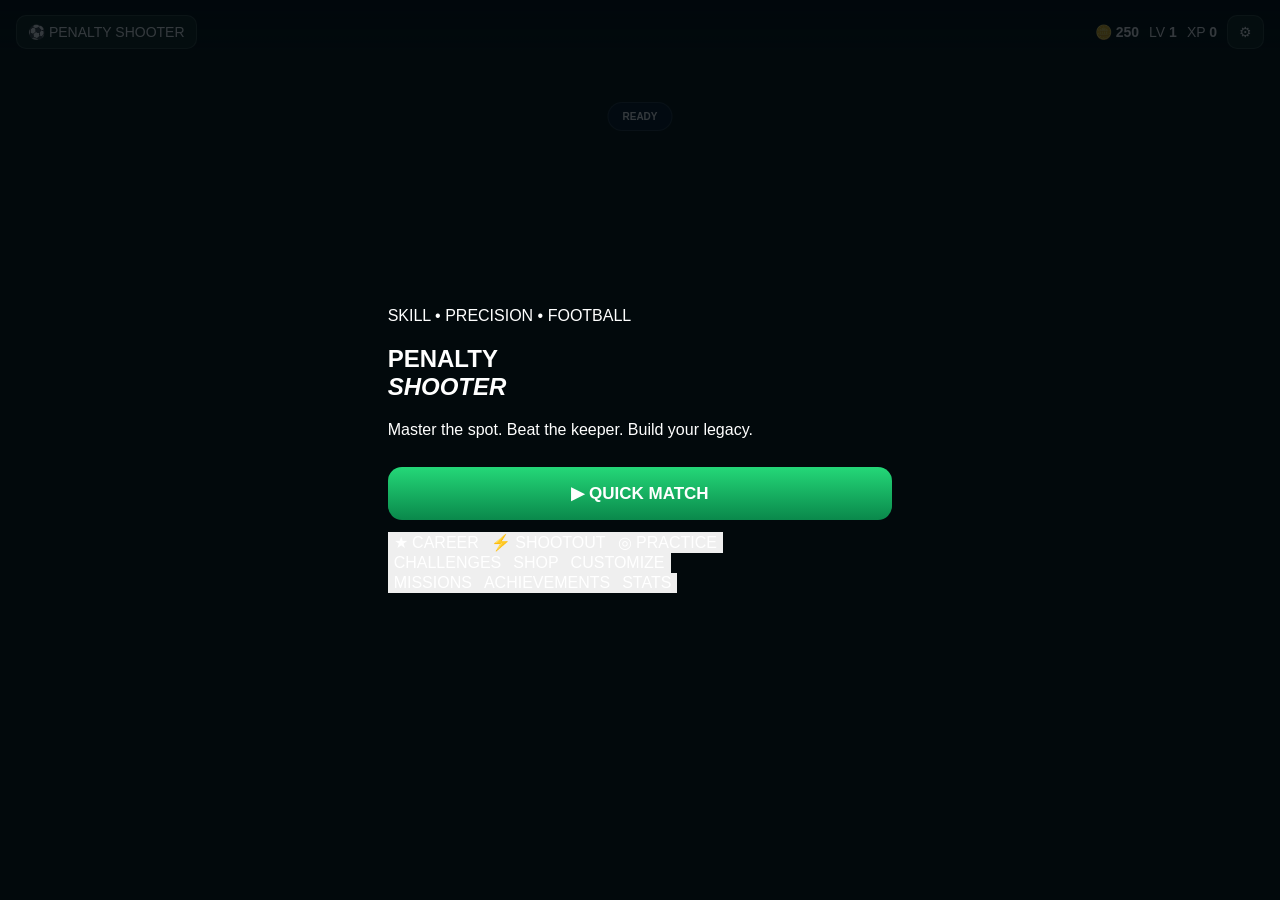
==== commit 1c5f2001: "Rebuild Penalty Shooter ultimate edition UI" ====
--- a/index.html
+++ b/index.html
@@ -1,23 +1,18 @@
 <!doctype html><html lang="en"><head>
 <meta charset="utf-8"><meta name="viewport" content="width=device-width,initial-scale=1,maximum-scale=1,user-scalable=no,viewport-fit=cover">
-<meta name="theme-color" content="#07130d"><link rel="manifest" href="manifest.webmanifest"><title>Penalty Shooter</title>
-<link rel="stylesheet" href="style.css"></head><body>
+<meta name="theme-color" content="#07111d"><link rel="manifest" href="manifest.webmanifest"><link rel="stylesheet" href="style.css"><title>Penalty Shooter — Ultimate Edition</title></head><body>
 <canvas id="gameCanvas"></canvas>
-<header id="hud"><div class="topbar"><b>⚽ PENALTY SHOOTER</b><span>🪙 <strong id="coins">250</strong></span><button id="settingsBtn">⚙</button></div>
-<div class="stats"><span>GOALS <b id="goals">0</b></span><span>SHOTS <b id="shots">0</b></span><span>SCORE <b id="score">0</b></span><span>BEST <b id="best">0</b></span></div>
-<div id="message" class="message">READY TO PLAY</div><div class="power"><small>SHOT POWER</small><i id="powerFill"></i></div></header>
-
-<section id="menu" class="screen"><div class="panel hero"><small>FAST • SKILL • FOOTBALL</small><h1>PENALTY<br><em>SHOOTER</em></h1><p>Aim, curve and beat the keeper.</p>
-<button id="playBtn" class="primary">▶ PLAY</button><div class="diff"><b>KEEPER</b><button data-diff="easy">EASY</button><button data-diff="medium">MEDIUM</button><button data-diff="hard">HARD</button></div>
-<div class="menuActions"><button id="statsBtn">STATS</button><button id="shareBtn">SHARE</button></div></div></section>
-
-<section id="gameUI" class="hidden"><div class="controls"><button id="curveLeft">↶</button><button id="curveRight">↷</button><button id="shootBtn" class="shoot">SHOOT<small>HOLD</small></button></div></section>
-
-<section id="result" class="screen hidden"><div class="panel"><h2 id="resultTitle">GOAL!</h2><p id="resultText"></p><button id="nextBtn" class="primary">NEXT SHOT</button><button id="restartBtn">RESTART</button><button id="menuBtn">MENU</button></div></section>
-
-<section id="stats" class="screen hidden"><div class="panel"><button class="close" id="closeStats">×</button><h2>STATS</h2><p>Total goals: <b id="statsGoals">0</b></p><p>Best score: <b id="statsBest">0</b></p></div></section>
-<section id="settings" class="screen hidden"><div class="panel"><button class="close" id="closeSettings">×</button><h2>SETTINGS</h2><p>Penalty Shooter V6 — rebuilt from scratch.</p><button id="resetBtn">RESET PROGRESS</button></div></section>
-<script src="game-v4.js?v=6"></script><script>if("serviceWorker"in navigator)window.addEventListener("load",()=>navigator.serviceWorker.register("./sw.js").catch(()=>{}));</script>
-<script>
-document.querySelectorAll("[data-diff]").forEach(b=>b.addEventListener("click",()=>document.getElementById("statsGoals").textContent=localStorage.getItem("psGoals")||0));
-</script></body></html>+<header id="hud"><div class="topbar"><button id="brandBtn" class="brand">⚽ PENALTY SHOOTER</button><div class="topStats"><span>🪙 <b id="coins">250</b></span><span>LV <b id="level">1</b></span><span>XP <b id="xp">0</b></span><button id="settingsBtn" class="iconBtn">⚙</button></div></div>
+<div id="matchHud" class="matchHud hidden"><span>GOALS <b id="goals">0</b></span><span>SHOTS <b id="shots">0</b></span><span>SCORE <b id="score">0</b></span><span>STREAK <b id="streak">0</b></span><span>COMBO <b id="combo">×1</b></span></div><div id="message" class="message">READY</div><div id="powerWrap" class="power hidden"><small>SHOT POWER</small><div><i id="powerFill"></i></div></div></header>
+<section id="menu" class="screen"><div class="menuPanel"><div class="eyebrow">SKILL • PRECISION • FOOTBALL</div><h1>PENALTY<br><em>SHOOTER</em></h1><p class="tagline">Master the spot. Beat the keeper. Build your legacy.</p><div class="homeGrid"><button class="big primary" data-action="quick">▶ QUICK MATCH</button><button class="big" data-action="career">★ CAREER</button><button class="big" data-action="shootout">⚡ SHOOTOUT</button><button class="big" data-action="practice">◎ PRACTICE</button></div><div class="homeRow"><button data-panel="challenges">CHALLENGES</button><button data-panel="shop">SHOP</button><button data-panel="customize">CUSTOMIZE</button></div><div class="homeRow"><button data-panel="missions">MISSIONS</button><button data-panel="achievements">ACHIEVEMENTS</button><button data-panel="stats">STATS</button></div><button id="installBtn" class="install hidden">⬇ INSTALL PENALTY SHOOTER</button></div></section>
+<section id="gameUI" class="gameUI hidden"><div class="controls"><button id="curveLeft">↶<small>CURVE</small></button><button id="curveRight">↷<small>CURVE</small></button><button id="shootBtn" class="shoot">SHOOT<small>HOLD</small></button></div><button id="pauseBtn" class="pause">Ⅱ</button></section>
+<section id="result" class="screen hidden"><div class="panel"><div id="resultBadge" class="resultBadge">GOAL</div><h2 id="resultTitle">GOAL!</h2><p id="resultText"></p><div id="rewardText" class="reward"></div><button id="nextBtn" class="primary">NEXT SHOT</button><button id="restartBtn">RESTART</button><button id="menuBtn">MENU</button></div></section>
+<section id="pauseScreen" class="screen hidden"><div class="panel"><h2>PAUSED</h2><button id="resumeBtn" class="primary">RESUME</button><button id="pauseRestart">RESTART</button><button data-panel="settings">SETTINGS</button><button id="pauseQuit">QUIT</button></div></section>
+<section id="stats" class="screen hidden"><div class="panel wide"><button class="close" data-close>×</button><h2>PLAYER STATS</h2><div class="statGrid" id="statsGrid"></div></div></section>
+<section id="shop" class="screen hidden"><div class="panel wide"><button class="close" data-close>×</button><h2>SHOP</h2><div class="shopTabs" id="shopTabs"></div><div id="shopGrid" class="cardGrid"></div></div></section>
+<section id="customize" class="screen hidden"><div class="panel wide"><button class="close" data-close>×</button><h2>CUSTOMIZE</h2><div class="previewBox" id="customPreview">PLAYER LOADOUT</div><div class="cardGrid" id="customGrid"></div></div></section>
+<section id="challenges" class="screen hidden"><div class="panel wide"><button class="close" data-close>×</button><h2>CHALLENGES</h2><div id="challengeGrid" class="cardGrid"></div></div></section>
+<section id="missions" class="screen hidden"><div class="panel wide"><button class="close" data-close>×</button><h2>DAILY MISSIONS</h2><div id="missionGrid" class="cardGrid"></div></div></section>
+<section id="achievements" class="screen hidden"><div class="panel wide"><button class="close" data-close>×</button><h2>ACHIEVEMENTS</h2><div id="achievementGrid" class="cardGrid"></div></div></section>
+<section id="settings" class="screen hidden"><div class="panel"><button class="close" data-close>×</button><h2>SETTINGS</h2><label class="toggle">Sound <input id="soundToggle" type="checkbox" checked></label><label class="toggle">Music <input id="musicToggle" type="checkbox"></label><label class="toggle">Vibration <input id="vibeToggle" type="checkbox" checked></label><label class="toggle">Camera effects <input id="cameraToggle" type="checkbox" checked></label><label class="toggle">Reduced motion <input id="motionToggle" type="checkbox"></label><label class="selectRow">Graphics <select id="graphicsSelect"><option>LOW</option><option selected>MEDIUM</option><option>HIGH</option></select></label><button id="resetBtn" class="danger">RESET ALL PROGRESS</button></div></section>
+<script src="game.js?v=1"></script><script>if("serviceWorker"in navigator)addEventListener("load",()=>navigator.serviceWorker.register("./sw.js").catch(()=>{}));</script></body></html>
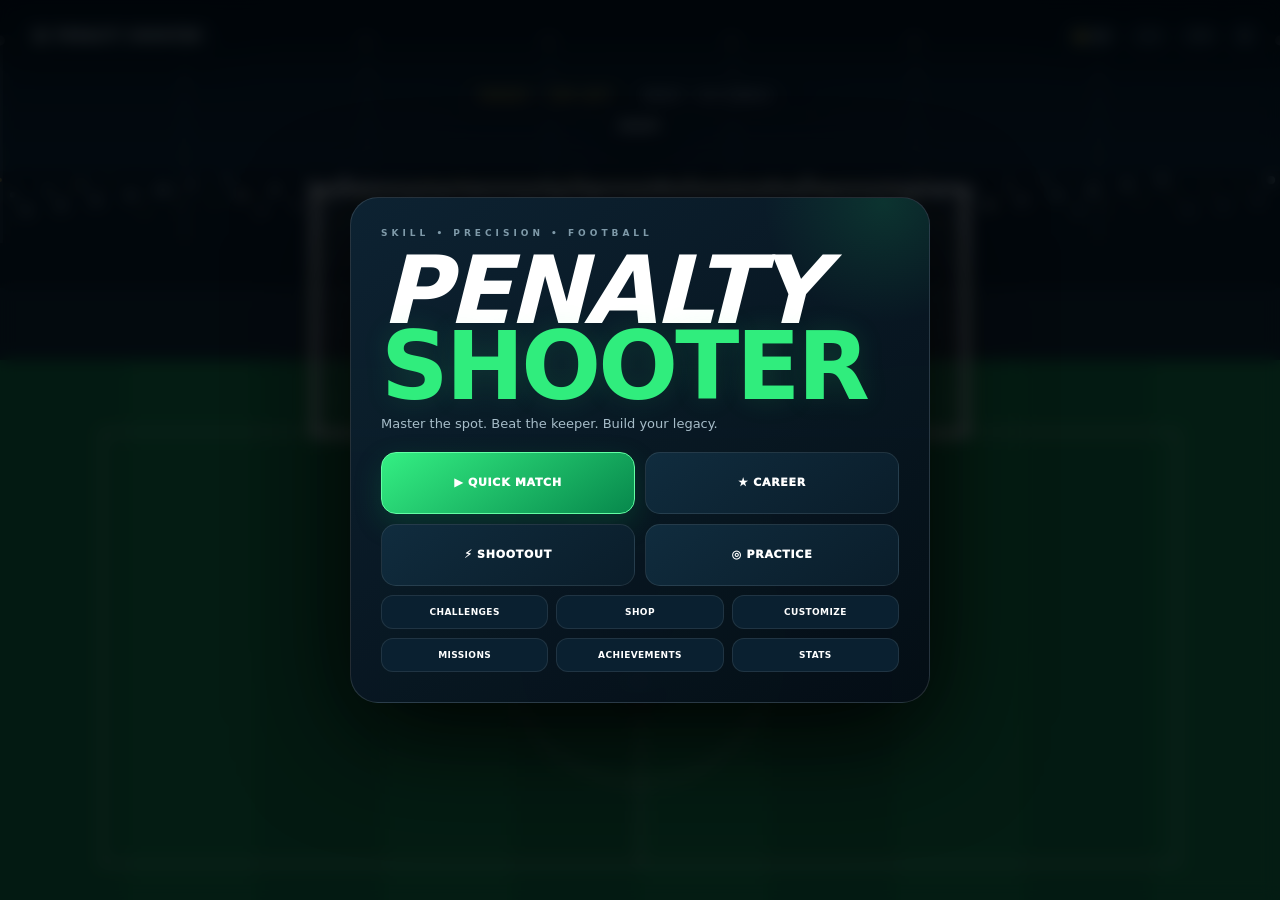
==== commit 8be341f6: "Refresh game engine cache version" ====
--- a/index.html
+++ b/index.html
@@ -15,4 +15,4 @@
 <section id="missions" class="screen hidden"><div class="panel wide"><button class="close" data-close>×</button><h2>DAILY MISSIONS</h2><div id="missionGrid" class="cardGrid"></div></div></section>
 <section id="achievements" class="screen hidden"><div class="panel wide"><button class="close" data-close>×</button><h2>ACHIEVEMENTS</h2><div id="achievementGrid" class="cardGrid"></div></div></section>
 <section id="settings" class="screen hidden"><div class="panel"><button class="close" data-close>×</button><h2>SETTINGS</h2><label class="toggle">Sound <input id="soundToggle" type="checkbox" checked></label><label class="toggle">Music <input id="musicToggle" type="checkbox"></label><label class="toggle">Vibration <input id="vibeToggle" type="checkbox" checked></label><label class="toggle">Camera effects <input id="cameraToggle" type="checkbox" checked></label><label class="toggle">Reduced motion <input id="motionToggle" type="checkbox"></label><label class="selectRow">Graphics <select id="graphicsSelect"><option>LOW</option><option selected>MEDIUM</option><option>HIGH</option></select></label><button id="resetBtn" class="danger">RESET ALL PROGRESS</button></div></section>
-<script src="game.js?v=1"></script><script>if("serviceWorker"in navigator)addEventListener("load",()=>navigator.serviceWorker.register("./sw.js").catch(()=>{}));</script></body></html>+<script src="game.js?v=2"></script><script>if("serviceWorker"in navigator)addEventListener("load",()=>navigator.serviceWorker.register("./sw.js").catch(()=>{}));</script></body></html>
--- a/style.css
+++ b/style.css
@@ -1 +1,61 @@
-*{box-sizing:border-box}html,body{margin:0;width:100%;height:100%;overflow:hidden;background:#07130d;color:#fff;font-family:Inter,Arial,sans-serif;touch-action:none;user-select:none}button{font:inherit;color:inherit;border:0;cursor:pointer;touch-action:manipulation}#gameCanvas{position:fixed;inset:0;width:100%;height:100%;display:block}.hidden{display:none!important}#hud{position:fixed;z-index:5;inset:0;pointer-events:none}.topbar{height:64px;padding:10px 16px;display:flex;align-items:center;justify-content:space-between;background:linear-gradient(#02070be8,transparent);font-size:14px}.topbar span{margin-left:auto;margin-right:10px}.topbar button{pointer-events:auto;background:#10251b;border:1px solid #ffffff25;border-radius:10px;padding:8px 11px}.stats{display:flex;gap:8px;justify-content:center;margin-top:2px}.stats span{background:#06130ddd;border:1px solid #ffffff1a;border-radius:12px;padding:6px 10px;font-size:9px}.stats b{font-size:12px}.message{position:absolute;top:102px;left:50%;transform:translateX(-50%);padding:8px 14px;border-radius:999px;background:#061b2bd9;border:1px solid #ffffff22;font-size:10px;font-weight:800;white-space:nowrap}.message.good{background:#087b45e8}.message.bad{background:#a51e37e8}.power{position:absolute;bottom:14px;left:50%;transform:translateX(-50%);width:min(360px,60vw);text-align:center}.power small{font-size:8px;font-weight:900;letter-spacing:2px}.power i{display:block;height:9px;margin-top:4px;border-radius:99px;background:linear-gradient(90deg,#19c86c,#ffe34b,#f33);width:25%;box-shadow:0 0 12px #ffe34b55}.screen{position:fixed;z-index:20;inset:0;display:grid;place-items:center;padding:18px;background:#02080dcc}.panel{width:min(520px,94vw);padding:28px;border:1px solid #ffffff1e;border-radius:24px;background:linear-gradient(145deg,#0d2519f5,#07120cf5);box-shadow:0 25px 90px #000c;text-align:center}.hero{text-align:left}.hero small{letter-spacing:4px;color:#9bb5a5;font-weight:800}.hero h1{font-size:clamp(48px,9vw,82px);line-height:.82;margin:14px 0;font-style:italic}.hero em{color:#30e978;font-style:normal}.hero p{color:#afc1b6}.primary{width:100%;padding:16px;border-radius:14px;background:linear-gradient(180deg,#24d878,#0a884b);font-weight:900;font-size:17px;margin:12px 0}.diff{display:flex;align-items:center;gap:7px;flex-wrap:wrap;margin-top:10px}.diff b{font-size:9px;margin-right:auto;color:#9eb4a5}.diff button,.menuActions button,.panel>button:not(.primary):not(.close){padding:10px 13px;border-radius:10px;background:#10281c;border:1px solid #ffffff18}.diff button.active{outline:2px solid #31ed77}.menuActions{display:flex;gap:8px;margin-top:18px}.menuActions button{flex:1}.controls{position:fixed;z-index:22;left:0;right:0;bottom:18px;height:90px;pointer-events:none}.controls button{pointer-events:auto;position:absolute;width:54px;height:54px;border-radius:50%;background:#07130de8;border:1px solid #ffffff44;font-size:22px}.controls #curveLeft{right:150px;bottom:20px}.controls #curveRight{right:88px;bottom:50px}.controls .shoot{right:10px;bottom:4px;width:82px;height:82px;background:linear-gradient(145deg,#ffd94a,#c8890b);border:2px solid #ffe98c;color:#171108;font-weight:1000;font-size:12px}.shoot small{display:block;font-size:7px;letter-spacing:2px}.close{float:right;font-size:22px!important;padding:3px 9px!important;background:#ffffff12!important}@media(max-width:600px){.topbar{padding:8px 9px}.stats{gap:4px}.stats span{padding:5px 6px;font-size:8px}.message{top:94px;font-size:8px}.panel{padding:22px}.hero h1{font-size:46px}.power{width:70vw}.controls #curveLeft{right:148px}.controls #curveRight{right:92px}.controls .shoot{right:7px}}+*{box-sizing:border-box}html,body{margin:0;width:100%;height:100%;overflow:hidden;background:#040a10;color:#fff;font-family:Inter,system-ui,-apple-system,BlinkMacSystemFont,"Segoe UI",Arial,sans-serif;touch-action:none;user-select:none}button,input,select{font:inherit}button{color:inherit;border:0;cursor:pointer;touch-action:manipulation}#gameCanvas{position:fixed;inset:0;width:100%;height:100%;display:block}.hidden{display:none!important}
+
+/* ===== HUD ===== */
+#hud{position:fixed;inset:0;z-index:5;pointer-events:none}.topbar{height:72px;padding:10px 18px;display:flex;align-items:center;justify-content:space-between;background:linear-gradient(180deg,#02060cf2 0%,#02060cb8 55%,transparent 100%)}.brand{background:rgba(6,16,25,.76);border:1px solid #ffffff18;border-radius:14px;padding:10px 14px;font-weight:1000;letter-spacing:1.3px;font-size:12px;box-shadow:0 8px 30px #0008;pointer-events:auto}.brand::first-letter{color:#31ee80}.topStats{display:flex;gap:6px;align-items:center}.topStats span,.iconBtn{background:rgba(7,20,31,.88);border:1px solid #ffffff1a;border-radius:12px;padding:8px 10px;font-size:10px;box-shadow:0 7px 24px #0007}.topStats span:first-child{color:#ffd84c}.topStats b{color:#fff}.iconBtn{pointer-events:auto;font-size:14px;padding:7px 10px}.matchHud{display:flex;justify-content:center;gap:6px;margin-top:1px}.matchHud span{background:rgba(4,14,23,.88);border:1px solid #ffffff18;border-radius:11px;padding:7px 10px;font-size:8px;letter-spacing:.7px;box-shadow:0 7px 25px #0006}.matchHud b{font-size:12px;margin-left:2px}.message{position:absolute;top:112px;left:50%;transform:translateX(-50%);padding:8px 15px;border-radius:999px;background:#071724e8;border:1px solid #ffffff20;font-size:10px;font-weight:1000;letter-spacing:1px;white-space:nowrap;box-shadow:0 8px 25px #0008}.message.good{background:#07894eec}.message.bad{background:#a51e3dec}.message.gold{background:#c8890aec;color:#140d02}.power{position:absolute;bottom:14px;left:50%;transform:translateX(-50%);width:min(430px,65vw);text-align:center;filter:drop-shadow(0 4px 12px #0008)}.power small{font-size:8px;font-weight:1000;letter-spacing:2px}.power>div{height:11px;background:#081018;border-radius:99px;overflow:hidden;border:1px solid #ffffff30;margin-top:5px;padding:1px}.power i{display:block;height:100%;width:25%;border-radius:99px;background:linear-gradient(90deg,#18d56d 0%,#d8ef48 62%,#ff514f 100%)}
+
+/* ===== SCREENS ===== */
+.screen{position:fixed;z-index:20;inset:0;display:grid;place-items:center;padding:18px;background:rgba(1,5,9,.82);backdrop-filter:blur(8px)}.panel,.menuPanel{width:min(580px,94vw);max-height:94vh;overflow:auto;padding:30px;border:1px solid #ffffff20;border-radius:28px;background:linear-gradient(145deg,rgba(13,35,51,.98),rgba(4,13,21,.98));box-shadow:0 30px 110px #000e;text-align:center}.wide{width:min(940px,96vw)}.menuPanel{text-align:left;position:relative;overflow:hidden}.menuPanel:before{content:"";position:absolute;inset:-120px -80px auto auto;width:250px;height:250px;background:radial-gradient(circle,#20e87520,transparent 68%);pointer-events:none}.eyebrow{font-size:9px;letter-spacing:4px;color:#7f9aa9;font-weight:900}.menuPanel h1{position:relative;font-size:clamp(58px,10vw,94px);line-height:.8;margin:15px 0 12px;font-style:italic;letter-spacing:-3px}.menuPanel h1 em{color:#30ed7d;font-style:normal;text-shadow:0 0 28px #30ed7d22}.tagline{color:#a7bdc9;margin:0 0 21px;font-size:13px}.homeGrid{display:grid;grid-template-columns:1fr 1fr;gap:10px}.homeGrid .big{min-height:62px}.homeGrid button,.homeRow button,.panel>button:not(.primary):not(.close){transition:transform .12s ease,background .12s ease,border-color .12s ease}.homeGrid button:hover,.homeRow button:hover,.card button:hover{transform:translateY(-2px);background:#123249}.homeGrid .big{background:linear-gradient(145deg,#102c3e,#0a1d2a);border:1px solid #ffffff18;border-radius:15px;font-size:11px;font-weight:1000;letter-spacing:.7px}.primary{background:linear-gradient(145deg,#34ef83,#07884c)!important;border:1px solid #63ffa4!important;box-shadow:0 10px 28px #08a65336!important}.homeRow{display:grid;grid-template-columns:repeat(3,1fr);gap:8px;margin-top:9px}.homeRow button,.panel>button:not(.primary):not(.close),.shopTabs button{background:#0a2030;border:1px solid #ffffff17;border-radius:12px;padding:11px 8px;font-weight:900;font-size:9px;letter-spacing:.4px}.install{width:100%;margin-top:13px;padding:13px;border-radius:13px;background:linear-gradient(145deg,#ffe05a,#c88908);color:#151005;font-weight:1000;box-shadow:0 8px 24px #c8890830}
+
+/* ===== IN-GAME CONTROLS ===== */
+.gameUI{position:fixed;inset:0;z-index:22;pointer-events:none}.controls{position:absolute;left:0;right:0;bottom:14px;height:105px}.controls button{position:absolute;pointer-events:auto;width:60px;height:60px;border-radius:50%;background:rgba(4,14,23,.88);border:1px solid #ffffff35;font-size:21px;box-shadow:0 8px 28px #0009}.controls button:active{transform:scale(.94)}.controls small{display:block;font-size:6px;letter-spacing:1px;color:#9fb3bf}.controls #curveLeft{right:157px;bottom:20px}.controls #curveRight{right:93px;bottom:51px}.controls .shoot{right:8px;bottom:3px;width:88px;height:88px;background:linear-gradient(145deg,#ffe766,#c68608);border:2px solid #fff3a7;color:#171006;font-weight:1000;font-size:13px;box-shadow:0 10px 35px #c98b0a55}.controls .shoot small{color:#332508}.pause{position:absolute;top:82px;right:13px;pointer-events:auto;width:42px;height:42px;border-radius:13px;background:rgba(4,14,23,.86);border:1px solid #ffffff25;font-size:15px;box-shadow:0 8px 22px #0007}
+
+/* ===== PANELS/CARDS ===== */
+.panel h2{margin:0 0 20px;font-size:25px;letter-spacing:1px}.resultBadge{display:inline-block;padding:7px 13px;border-radius:99px;background:#0d8c50;font-size:9px;font-weight:1000;letter-spacing:1px}.reward{min-height:22px;color:#ffd84c;font-weight:1000}.statGrid{display:grid;grid-template-columns:repeat(3,1fr);gap:10px;text-align:left}.statGrid div,.card{background:linear-gradient(145deg,#0a2030,#081723);border:1px solid #ffffff12;border-radius:15px;padding:14px;box-shadow:0 8px 22px #0005}.statGrid div{min-height:76px}.statGrid b{display:block;font-size:21px;margin-top:5px;color:#35e77c}.shopTabs{display:flex;gap:7px;overflow:auto;margin-bottom:13px;padding-bottom:2px}.shopTabs button{white-space:nowrap}.shopTabs button.active{outline:2px solid #31e978;background:#103b2a}.cardGrid{display:grid;grid-template-columns:repeat(auto-fit,minmax(155px,1fr));gap:10px}.card h3{margin:0 0 5px;font-size:14px}.card p{margin:4px 0;color:#9fb3bf;font-size:10px;line-height:1.45}.card button{width:100%;margin-top:9px;padding:10px;border-radius:10px;background:#0d7045;font-weight:1000;font-size:10px}.card button.locked{background:#24313a;color:#9aa9b2}.previewBox{margin-bottom:13px;padding:28px;border-radius:17px;background:radial-gradient(circle at 50% 25%,#164b36,#102337 65%);border:1px solid #ffffff15;font-size:22px;font-weight:1000}.toggle,.selectRow{display:flex;justify-content:space-between;align-items:center;padding:14px 4px;border-bottom:1px solid #ffffff12;color:#dce8ed;font-size:13px}.toggle input{accent-color:#27e878;transform:scale(1.15)}select{background:#0a1b28;color:#fff;border:1px solid #ffffff20;border-radius:8px;padding:6px 9px}.danger{margin-top:20px!important;background:#8f2033!important}.close{float:right!important;font-size:22px!important;padding:3px 10px!important;background:transparent!important;border:0!important}
+
+/* ===== MOBILE ===== */
+@media(max-width:600px){.topbar{height:62px;padding:7px 8px}.brand{font-size:9px;padding:8px 9px;border-radius:11px}.topStats{gap:3px}.topStats span,.iconBtn{padding:6px 7px;font-size:8px;border-radius:9px}.iconBtn{font-size:12px}.matchHud{gap:3px;margin-top:0}.matchHud span{padding:5px 6px;font-size:6px;border-radius:8px}.matchHud b{font-size:10px}.message{top:92px;font-size:8px;padding:7px 11px}.menuPanel,.panel{padding:20px;border-radius:22px}.menuPanel h1{font-size:48px;letter-spacing:-2px}.tagline{font-size:11px}.homeGrid{grid-template-columns:1fr;gap:8px}.homeGrid .big{min-height:53px}.homeRow{gap:6px}.homeRow button{font-size:7px;padding:10px 3px}.statGrid{grid-template-columns:repeat(2,1fr)}.cardGrid{grid-template-columns:repeat(2,1fr);gap:7px}.card{padding:11px}.card h3{font-size:12px}.card p{font-size:9px}.power{width:76vw}.controls{bottom:8px}.controls #curveLeft{right:146px}.controls #curveRight{right:82px}.controls .shoot{right:5px;width:80px;height:80px}.pause{top:70px;right:8px}.panel h2{font-size:21px}.screen{padding:10px}}
+@media(max-width:360px){.topStats span:nth-child(3){display:none}.homeRow button{font-size:6px}.controls #curveLeft{right:133px}.controls #curveRight{right:71px}.controls .shoot{width:72px;height:72px}}
+@media(max-width:600px){
+  html,body{width:100%;min-width:0;overflow:hidden;overscroll-behavior:none;-webkit-user-select:none;user-select:none}
+  #gameCanvas{width:100vw!important;height:100dvh!important;touch-action:none}
+  .topbar{height:58px;padding:calc(env(safe-area-inset-top) + 5px) 7px 5px;align-items:flex-start}
+  .brand{font-size:8px;padding:7px 8px;border-radius:10px;white-space:nowrap;max-width:43vw;overflow:hidden;text-overflow:ellipsis}
+  .topStats{gap:3px;max-width:55vw;justify-content:flex-end}
+  .topStats span,.iconBtn{padding:6px 6px;font-size:7px;border-radius:8px;min-height:32px;display:flex;align-items:center;justify-content:center}
+  .iconBtn{font-size:12px;min-width:32px}
+  .matchHud{gap:3px;margin-top:1px;padding:0 6px;flex-wrap:nowrap}
+  .matchHud span{padding:5px 6px;font-size:6px;border-radius:8px;flex:1;min-width:0;text-align:center}
+  .matchHud b{font-size:9px}
+  .message{top:calc(env(safe-area-inset-top) + 91px);font-size:8px;padding:6px 10px;max-width:84vw;overflow:hidden;text-overflow:ellipsis}
+  .power{bottom:calc(env(safe-area-inset-bottom) + 112px);width:68vw;z-index:7}
+  .power small{font-size:7px}.power>div{height:9px;margin-top:4px}
+  .gameUI{inset:0;z-index:22}
+  .controls{bottom:calc(env(safe-area-inset-bottom) + 7px);height:92px}
+  .controls button{width:54px;height:54px;font-size:19px}
+  .controls small{font-size:5px}
+  .controls #curveLeft{right:132px;bottom:18px}
+  .controls #curveRight{right:73px;bottom:39px}
+  .controls .shoot{right:7px;bottom:0;width:76px;height:76px;font-size:12px}
+  .pause{top:calc(env(safe-area-inset-top) + 61px);right:7px;width:38px;height:38px;border-radius:11px;font-size:14px}
+  .screen{padding:8px;align-items:center;overflow:auto}
+  .menuPanel,.panel{width:min(94vw,520px);max-height:92dvh;padding:17px;border-radius:19px}
+  .menuPanel h1{font-size:43px;line-height:.82;margin:11px 0 9px}
+  .eyebrow{font-size:7px;letter-spacing:2.5px}.tagline{font-size:10px;margin-bottom:14px}
+  .homeGrid{grid-template-columns:1fr 1fr;gap:6px}.homeGrid .big{min-height:48px;font-size:8px;padding:8px 5px}
+  .homeGrid .big:first-child{grid-column:1/-1}
+  .homeRow{grid-template-columns:repeat(3,1fr);gap:5px;margin-top:6px}.homeRow button{font-size:6px;padding:9px 2px;min-height:38px}
+  .install{font-size:8px;padding:11px;margin-top:8px}
+  .panel h2{font-size:19px;margin-bottom:13px}.statGrid{grid-template-columns:repeat(2,1fr);gap:6px}.statGrid div{min-height:62px;padding:10px;font-size:9px}.statGrid b{font-size:17px}
+  .cardGrid{grid-template-columns:1fr 1fr;gap:6px}.card{padding:9px;border-radius:11px}.card h3{font-size:10px}.card p{font-size:8px}.card button{padding:9px 5px;font-size:8px;min-height:38px}
+  .previewBox{padding:18px;font-size:16px}.toggle,.selectRow{padding:11px 2px;font-size:11px}
+}
+@media(max-width:360px){
+  .topStats span:nth-child(3){display:none}.brand{max-width:40vw}.topStats{max-width:58vw}
+  .controls #curveLeft{right:119px}.controls #curveRight{right:62px}.controls .shoot{width:70px;height:70px}
+  .power{bottom:calc(env(safe-area-inset-bottom) + 104px);width:72vw}
+  .menuPanel h1{font-size:38px}.homeGrid .big{min-height:44px}
+}
+@media(orientation:landscape) and (max-height:520px){
+  .topbar{height:46px;padding-top:4px}.matchHud{margin-top:-2px}.message{top:61px}.pause{top:49px}
+  .power{bottom:calc(env(safe-area-inset-bottom) + 70px);width:42vw}.controls{bottom:calc(env(safe-area-inset-bottom) + 3px);height:66px}.controls #curveLeft{right:122px;bottom:7px}.controls #curveRight{right:67px;bottom:18px}.controls .shoot{width:60px;height:60px}
+}
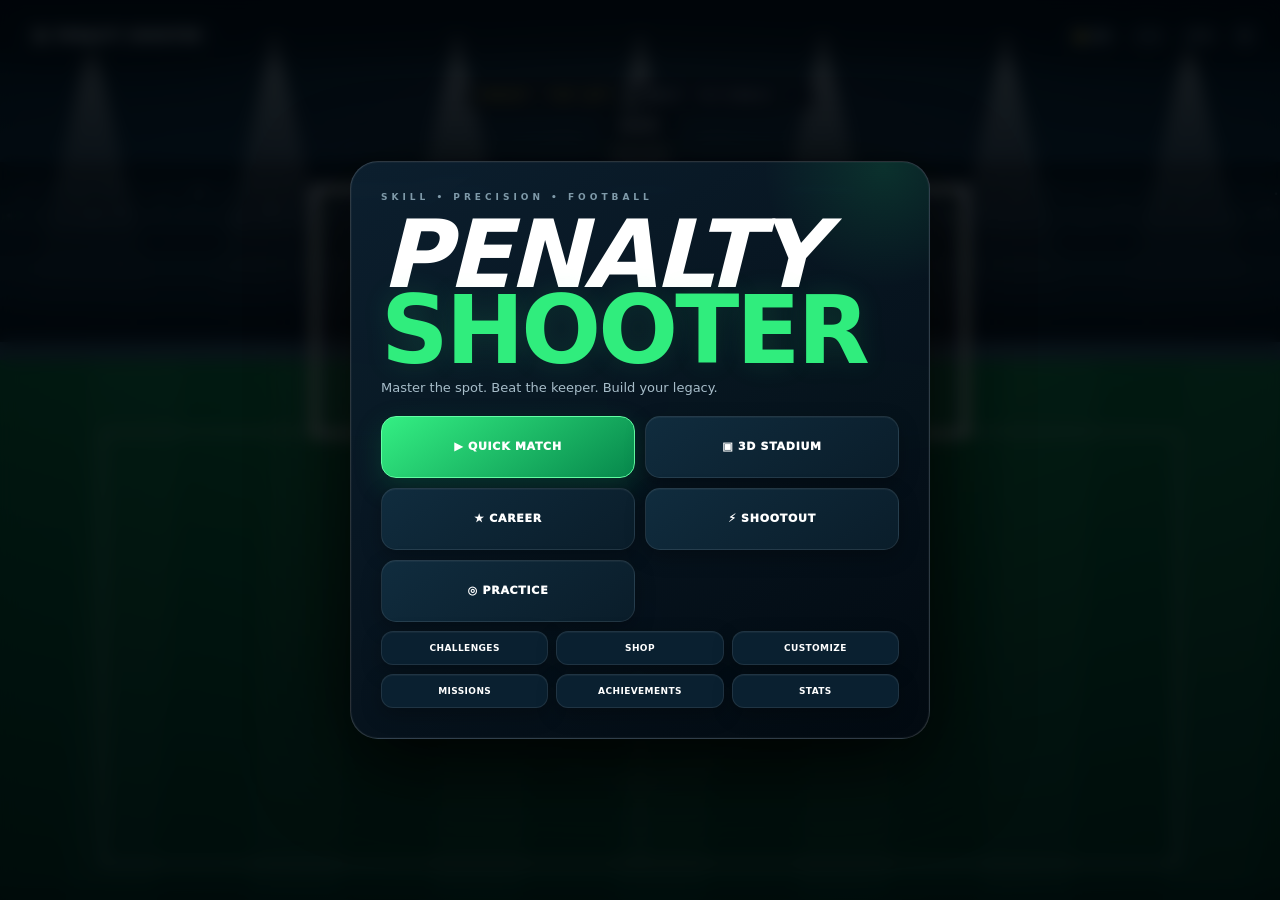
==== commit ac0ce1ea: "Add launch button for 3D stadium mode" ====
--- a/index.html
+++ b/index.html
@@ -4,7 +4,7 @@
 <canvas id="gameCanvas"></canvas>
 <header id="hud"><div class="topbar"><button id="brandBtn" class="brand">⚽ PENALTY SHOOTER</button><div class="topStats"><span>🪙 <b id="coins">250</b></span><span>LV <b id="level">1</b></span><span>XP <b id="xp">0</b></span><button id="settingsBtn" class="iconBtn">⚙</button></div></div>
 <div id="matchHud" class="matchHud hidden"><span>GOALS <b id="goals">0</b></span><span>SHOTS <b id="shots">0</b></span><span>SCORE <b id="score">0</b></span><span>STREAK <b id="streak">0</b></span><span>COMBO <b id="combo">×1</b></span></div><div id="message" class="message">READY</div><div id="powerWrap" class="power hidden"><small>SHOT POWER</small><div><i id="powerFill"></i></div></div></header>
-<section id="menu" class="screen"><div class="menuPanel"><div class="eyebrow">SKILL • PRECISION • FOOTBALL</div><h1>PENALTY<br><em>SHOOTER</em></h1><p class="tagline">Master the spot. Beat the keeper. Build your legacy.</p><div class="homeGrid"><button class="big primary" data-action="quick">▶ QUICK MATCH</button><button class="big" data-action="career">★ CAREER</button><button class="big" data-action="shootout">⚡ SHOOTOUT</button><button class="big" data-action="practice">◎ PRACTICE</button></div><div class="homeRow"><button data-panel="challenges">CHALLENGES</button><button data-panel="shop">SHOP</button><button data-panel="customize">CUSTOMIZE</button></div><div class="homeRow"><button data-panel="missions">MISSIONS</button><button data-panel="achievements">ACHIEVEMENTS</button><button data-panel="stats">STATS</button></div><button id="installBtn" class="install hidden">⬇ INSTALL PENALTY SHOOTER</button></div></section>
+<section id="menu" class="screen"><div class="menuPanel"><div class="eyebrow">SKILL • PRECISION • FOOTBALL</div><h1>PENALTY<br><em>SHOOTER</em></h1><p class="tagline">Master the spot. Beat the keeper. Build your legacy.</p><div class="homeGrid"><button class="big primary" data-action="quick">▶ QUICK MATCH</button><button class="big" onclick="location.href='./3d.html'">▣ 3D STADIUM</button><button class="big" data-action="career">★ CAREER</button><button class="big" data-action="shootout">⚡ SHOOTOUT</button><button class="big" data-action="practice">◎ PRACTICE</button></div><div class="homeRow"><button data-panel="challenges">CHALLENGES</button><button data-panel="shop">SHOP</button><button data-panel="customize">CUSTOMIZE</button></div><div class="homeRow"><button data-panel="missions">MISSIONS</button><button data-panel="achievements">ACHIEVEMENTS</button><button data-panel="stats">STATS</button></div><button id="installBtn" class="install hidden">⬇ INSTALL PENALTY SHOOTER</button></div></section>
 <section id="gameUI" class="gameUI hidden"><div class="controls"><button id="curveLeft">↶<small>CURVE</small></button><button id="curveRight">↷<small>CURVE</small></button><button id="shootBtn" class="shoot">SHOOT<small>HOLD</small></button></div><button id="pauseBtn" class="pause">Ⅱ</button></section>
 <section id="result" class="screen hidden"><div class="panel"><div id="resultBadge" class="resultBadge">GOAL</div><h2 id="resultTitle">GOAL!</h2><p id="resultText"></p><div id="rewardText" class="reward"></div><button id="nextBtn" class="primary">NEXT SHOT</button><button id="restartBtn">RESTART</button><button id="menuBtn">MENU</button></div></section>
 <section id="pauseScreen" class="screen hidden"><div class="panel"><h2>PAUSED</h2><button id="resumeBtn" class="primary">RESUME</button><button id="pauseRestart">RESTART</button><button data-panel="settings">SETTINGS</button><button id="pauseQuit">QUIT</button></div></section>
--- a/style.css
+++ b/style.css
@@ -59,3 +59,14 @@
   .topbar{height:46px;padding-top:4px}.matchHud{margin-top:-2px}.message{top:61px}.pause{top:49px}
   .power{bottom:calc(env(safe-area-inset-bottom) + 70px);width:42vw}.controls{bottom:calc(env(safe-area-inset-bottom) + 3px);height:66px}.controls #curveLeft{right:122px;bottom:7px}.controls #curveRight{right:67px;bottom:18px}.controls .shoot{width:60px;height:60px}
 }
+
+/* ===== VISUAL POLISH ===== */
+body:before{content:"";position:fixed;inset:0;z-index:1;pointer-events:none;background:radial-gradient(circle at 50% 45%,transparent 30%,#00000035 100%);mix-blend-mode:multiply}
+#gameCanvas{filter:saturate(1.08) contrast(1.04)}
+.panel,.menuPanel{border-color:#ffffff28;background:linear-gradient(145deg,rgba(12,32,48,.96),rgba(2,10,17,.98));box-shadow:0 24px 90px #000e,0 0 0 1px #ffffff08 inset}
+.menuPanel:after{content:"";position:absolute;inset:0;pointer-events:none;background:linear-gradient(115deg,transparent 25%,#ffffff05 50%,transparent 75%);transform:translateX(-120%);animation:panelSheen 7s ease-in-out infinite}
+@keyframes panelSheen{0%,65%{transform:translateX(-120%)}85%,100%{transform:translateX(120%)}}
+.homeGrid .big,.homeRow button,.panel>button:not(.primary):not(.close){box-shadow:0 7px 20px #0004,0 1px 0 #ffffff0a inset}
+.homeGrid .big:hover,.homeRow button:hover,.card button:hover{box-shadow:0 10px 26px #0006,0 0 18px #28e87918}
+.resultBadge{box-shadow:0 0 24px #16d96b28}
+.message{box-shadow:0 8px 30px #000a,0 0 22px #1fe77a10}
